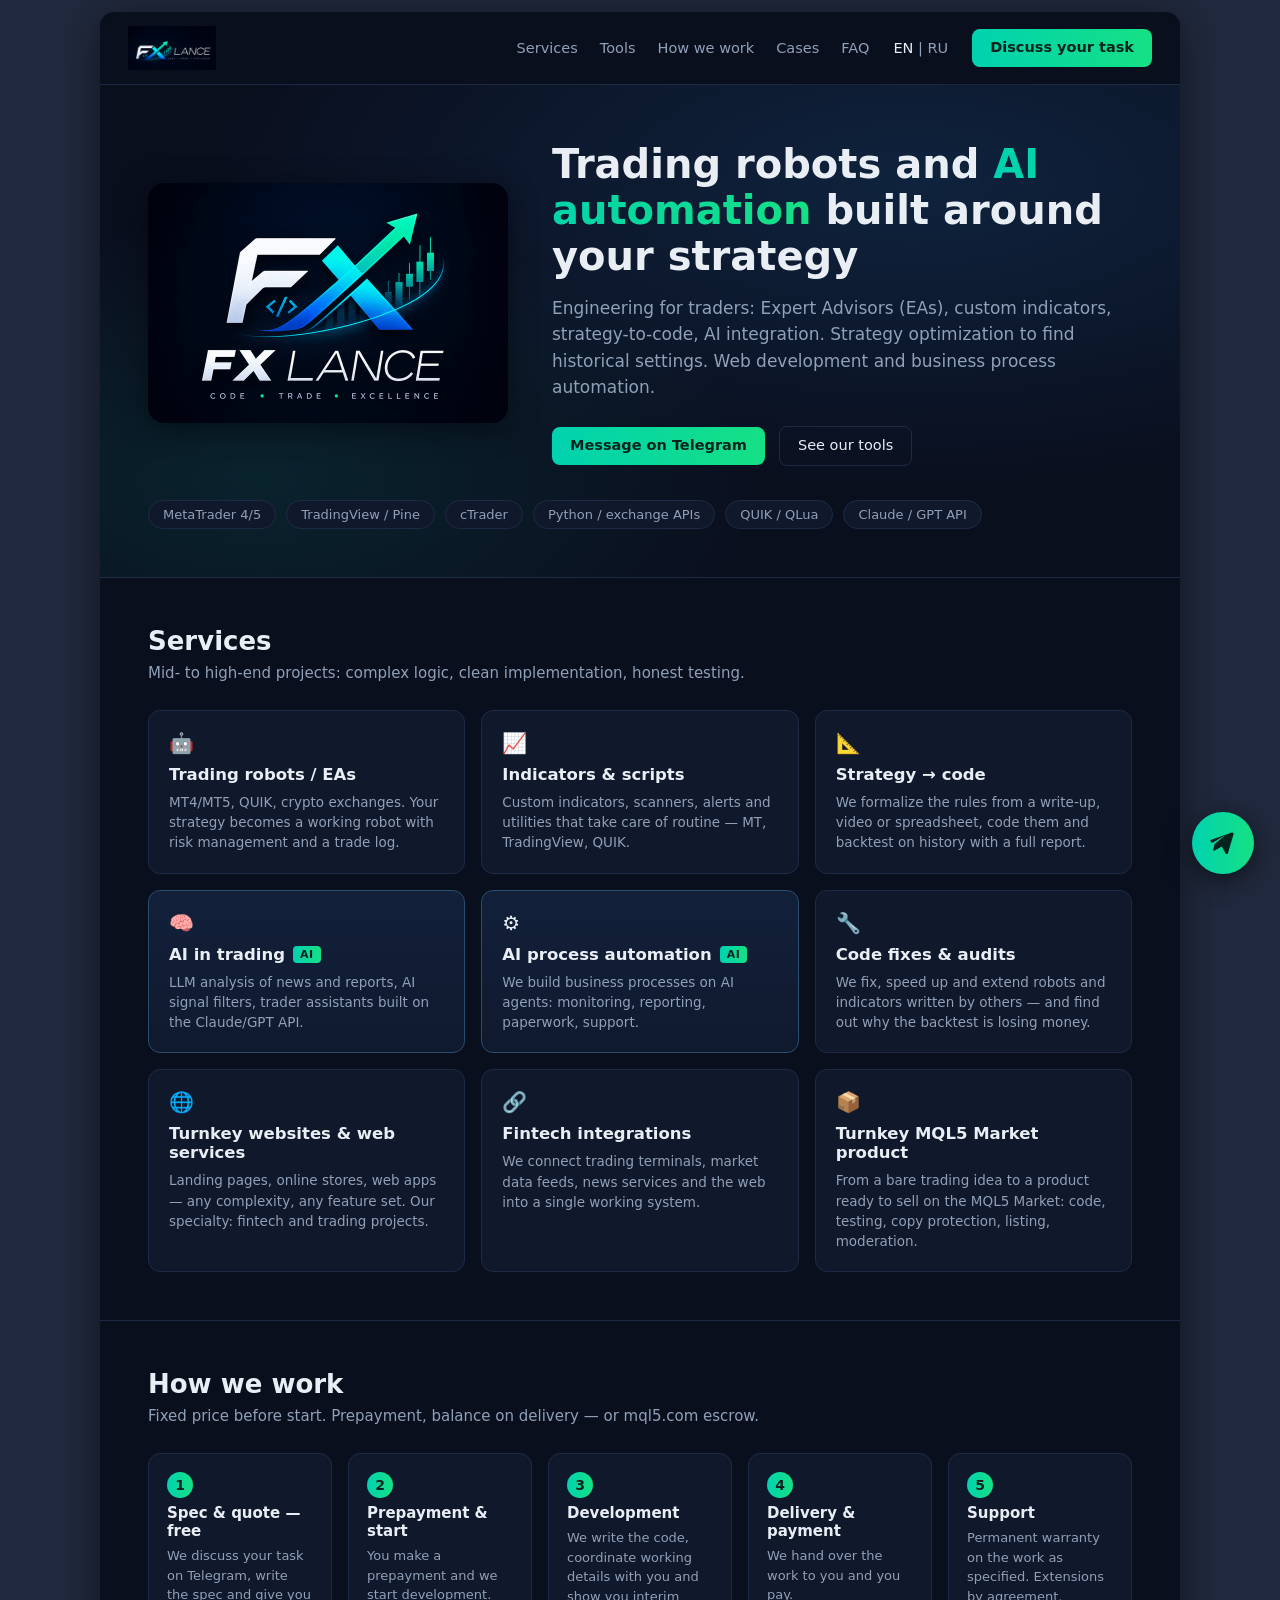
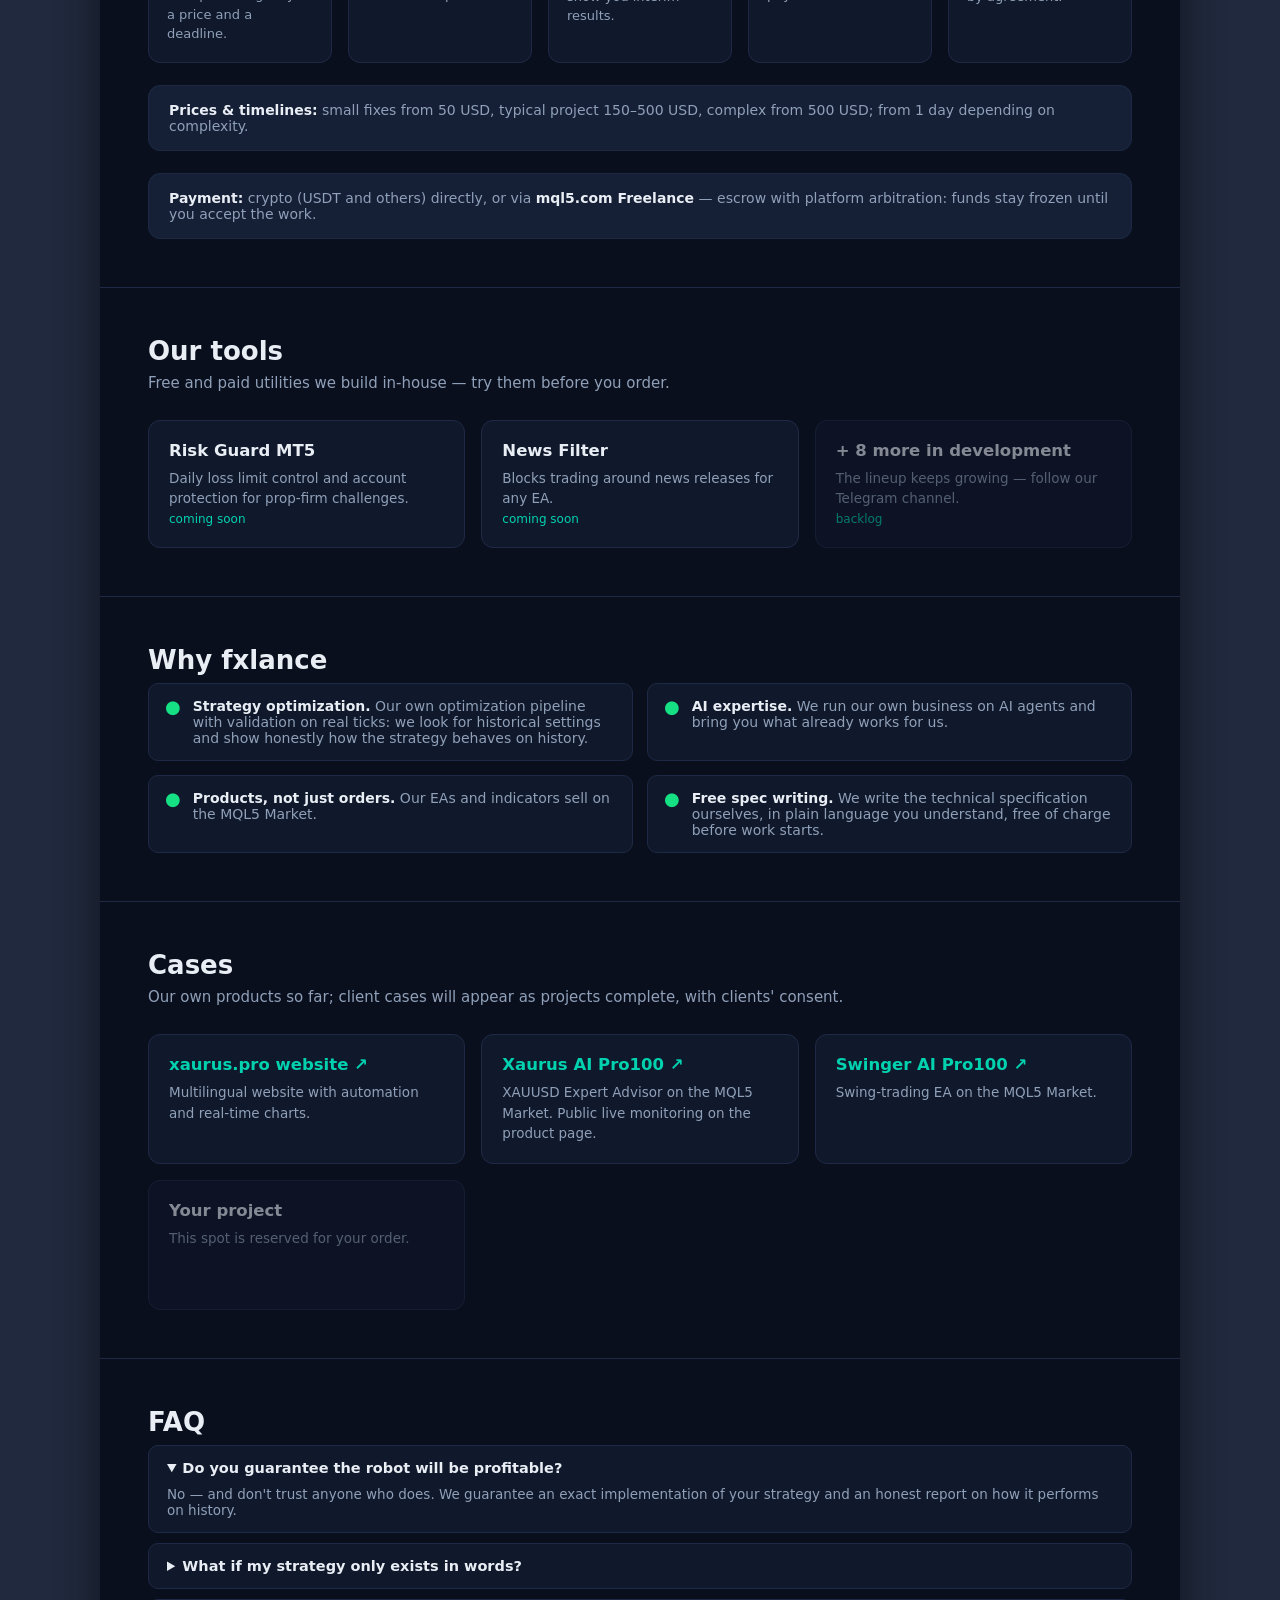
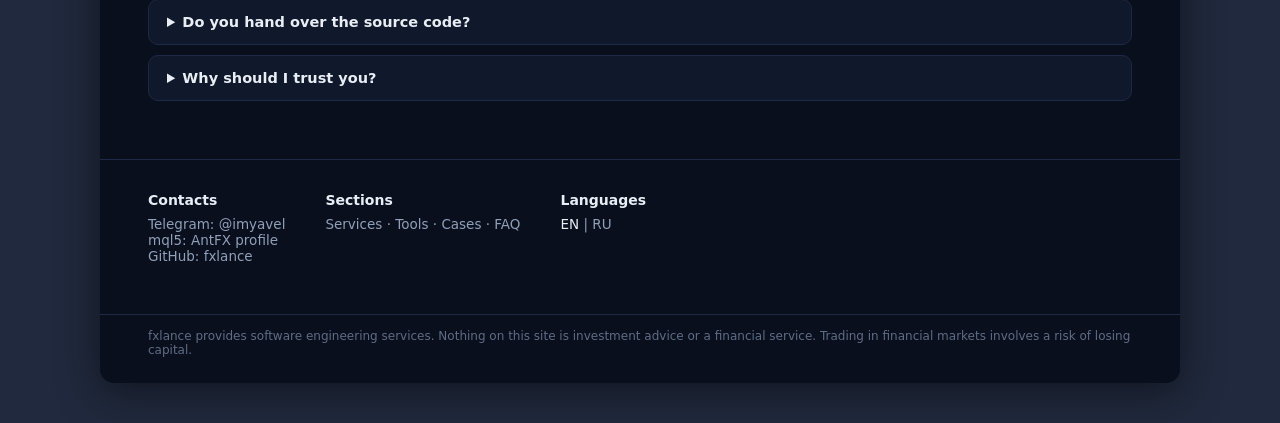
==== index.html @ d1a18b94 "кейсы: описание сайта xaurus.pro — многоязычный сайт с автоматизацией и графиками в реальном времени" ====
<!DOCTYPE html>
<html lang="en">
<head>
<script>(function(){try{var s=localStorage.getItem('fxlang');if(s==='en')return;if(s==='ru'){location.replace('/ru/'+location.hash);return}var l=(navigator.languages||[navigator.language||'']).join(',').toLowerCase();if(/(^|,)ru(-|,|$)/.test(l))location.replace('/ru/'+location.hash)}catch(e){}})();</script>
<meta charset="utf-8">
<meta name="viewport" content="width=device-width, initial-scale=1">
<title>fxlance — Custom Trading Robots, Indicators &amp; AI Automation</title>
<meta name="description" content="Custom trading robots (EAs), indicators and AI automation for your strategy: MetaTrader 4/5, TradingView, cTrader, QUIK, crypto exchanges. No profit promises.">
<link rel="canonical" href="https://fxlance.com/">
<link rel="alternate" hreflang="en" href="https://fxlance.com/">
<link rel="alternate" hreflang="ru" href="https://fxlance.com/ru/">
<link rel="alternate" hreflang="x-default" href="https://fxlance.com/">
<meta name="theme-color" content="#0a0f1e">
<meta name="yandex-verification" content="e7edcbcc1769fe52">
<meta name="google-site-verification" content="TstELIMoeyC4cxOtwBai4NsckQEpiSOEqYOMPXTFzWM">

<meta property="og:type" content="website">
<meta property="og:site_name" content="fxlance">
<meta property="og:url" content="https://fxlance.com/">
<meta property="og:title" content="fxlance — Custom Trading Robots, Indicators &amp; AI Automation">
<meta property="og:description" content="Custom trading robots (EAs), indicators and AI automation for your strategy: MetaTrader 4/5, TradingView, cTrader, QUIK, crypto exchanges. No profit promises.">
<meta property="og:locale" content="en_US">
<meta property="og:locale:alternate" content="ru_RU">
<meta property="og:image" content="https://fxlance.com/assets/og.png">
<meta property="og:image:width" content="1200">
<meta property="og:image:height" content="630">
<meta property="og:image:alt" content="fxlance logo — Code • Trade • Excellence">
<meta name="twitter:card" content="summary_large_image">
<meta name="twitter:title" content="fxlance — Custom Trading Robots, Indicators &amp; AI Automation">
<meta name="twitter:description" content="Custom trading robots (EAs), indicators and AI automation for your strategy: MetaTrader 4/5, TradingView, cTrader, QUIK, crypto exchanges. No profit promises.">
<meta name="twitter:image" content="https://fxlance.com/assets/og.png">

<link rel="icon" href="/favicon.ico" sizes="any">
<link rel="icon" type="image/png" sizes="32x32" href="/assets/favicon-32.png">
<link rel="apple-touch-icon" sizes="180x180" href="/assets/apple-touch-icon.png">
<link rel="stylesheet" href="/css/style.css">
<script type="application/ld+json">
{
 "@context": "https://schema.org",
 "@graph": [
  {
   "@type": "Organization",
   "@id": "https://fxlance.com/#org",
   "name": "fxlance",
   "url": "https://fxlance.com/",
   "logo": "https://fxlance.com/assets/logo_sq.png",
   "sameAs": [
    "https://t.me/imyavel",
    "https://www.mql5.com/en/users/antfx",
    "https://github.com/fxlance"
   ],
   "contactPoint": {
    "@type": "ContactPoint",
    "contactType": "customer support",
    "url": "https://t.me/imyavel",
    "availableLanguage": [
     "en",
     "ru"
    ]
   }
  },
  {
   "@type": "WebSite",
   "@id": "https://fxlance.com/#site",
   "name": "fxlance",
   "url": "https://fxlance.com/",
   "inLanguage": "en",
   "description": "Custom trading robots (EAs), indicators and AI automation for your strategy: MetaTrader 4/5, TradingView, cTrader, QUIK, crypto exchanges. No profit promises.",
   "publisher": {
    "@id": "https://fxlance.com/#org"
   }
  },
  {
   "@type": "FAQPage",
   "mainEntity": [
    {
     "@type": "Question",
     "name": "Do you guarantee the robot will be profitable?",
     "acceptedAnswer": {
      "@type": "Answer",
      "text": "No — and don't trust anyone who does. We guarantee an exact implementation of your strategy and an honest report on how it performs on history."
     }
    },
    {
     "@type": "Question",
     "name": "What if my strategy only exists in words?",
     "acceptedAnswer": {
      "@type": "Answer",
      "text": "Formalization is part of the free quote: we turn your description into clear rules, and you sign off on them before development starts."
     }
    },
    {
     "@type": "Question",
     "name": "Do you hand over the source code?",
     "acceptedAnswer": {
      "@type": "Answer",
      "text": "For work built to your spec — always. For our off-the-shelf products — by agreement (discuss it upfront)."
     }
    },
    {
     "@type": "Question",
     "name": "Why should I trust you?",
     "acceptedAnswer": {
      "@type": "Answer",
      "text": "We have a verified public development track record with client feedback on mql5.com. Orders can go through mql5.com escrow with platform arbitration. Plus public products on the Market and openness on Telegram."
     }
    }
   ]
  }
 ]
}
</script>
</head>
<body>

<div class="site">
  <header>
    <a class="logo" href="#top"><img src="/assets/logo_h.png" alt="fxlance" width="400" height="200"></a>
    <nav>
      <a href="#services">Services</a>
      <a href="#tools">Tools</a>
      <a href="#process">How we work</a>
      <a href="#cases">Cases</a>
      <a href="#faq">FAQ</a>
    </nav>
    <div class="lang"><a class="on" href="/" lang="en" hreflang="en">EN</a> | <a href="/ru/" lang="ru" hreflang="ru">RU</a></div>
    <a class="cta" href="https://t.me/imyavel" target="_blank" rel="noopener">Discuss your task</a>
  </header>

  <main>
  <div class="hero" id="top">
    <div class="hrow">
      <img class="hlogo" src="/assets/logo_sq.png" alt="fxlance" width="720" height="480">
      <div>
        <h1>Trading robots and <em>AI automation</em> built around your strategy</h1>
        <p>Engineering for traders: Expert Advisors (EAs), custom indicators, strategy-to-code, AI integration. Strategy optimization to find historical settings. Web development and business process automation.</p>
        <div class="btns">
          <a class="cta" href="https://t.me/imyavel" target="_blank" rel="noopener">Message on Telegram</a>
          <a class="ghost" href="#tools">See our tools</a>
        </div>
      </div>
    </div>
    <div class="plat"><span>MetaTrader 4/5</span><span>TradingView / Pine</span><span>cTrader</span><span>Python / exchange APIs</span><span>QUIK / QLua</span><span>Claude / GPT API</span></div>
  </div>

  <section id="services">
    <h2>Services</h2>
    <p class="sub">Mid- to high-end projects: complex logic, clean implementation, honest testing.</p>
    <div class="grid">
      <div class="card"><span class="ic">🤖</span><h3>Trading robots / EAs</h3><p>MT4/MT5, QUIK, crypto exchanges. Your strategy becomes a working robot with risk management and a trade log.</p></div>
      <div class="card"><span class="ic">📈</span><h3>Indicators &amp; scripts</h3><p>Custom indicators, scanners, alerts and utilities that take care of routine — MT, TradingView, QUIK.</p></div>
      <div class="card"><span class="ic">📐</span><h3>Strategy → code</h3><p>We formalize the rules from a write-up, video or spreadsheet, code them and backtest on history with a full report.</p></div>
      <div class="card ai"><span class="ic">🧠</span><h3>AI in trading<span class="tag">AI</span></h3><p>LLM analysis of news and reports, AI signal filters, trader assistants built on the Claude/GPT API.</p></div>
      <div class="card ai"><span class="ic">⚙️</span><h3>AI process automation<span class="tag">AI</span></h3><p>We build business processes on AI agents: monitoring, reporting, paperwork, support.</p></div>
      <div class="card"><span class="ic">🔧</span><h3>Code fixes &amp; audits</h3><p>We fix, speed up and extend robots and indicators written by others — and find out why the backtest is losing money.</p></div>
      <div class="card"><span class="ic">🌐</span><h3>Turnkey websites &amp; web services</h3><p>Landing pages, online stores, web apps — any complexity, any feature set. Our specialty: fintech and trading projects.</p></div>
      <div class="card"><span class="ic">🔗</span><h3>Fintech integrations</h3><p>We connect trading terminals, market data feeds, news services and the web into a single working system.</p></div>
      <div class="card"><span class="ic">📦</span><h3>Turnkey MQL5 Market product</h3><p>From a bare trading idea to a product ready to sell on the MQL5 Market: code, testing, copy protection, listing, moderation.</p></div>
    </div>
  </section>

  <section id="process">
    <h2>How we work</h2>
    <p class="sub">Fixed price before start. Prepayment, balance on delivery — or mql5.com escrow.</p>
    <div class="steps">
      <div class="step"><span class="n">1</span><b>Spec &amp; quote — free</b><small>We discuss your task on Telegram, write the spec and give you a price and a deadline.</small></div>
      <div class="step"><span class="n">2</span><b>Prepayment &amp; start</b><small>You make a prepayment and we start development.</small></div>
      <div class="step"><span class="n">3</span><b>Development</b><small>We write the code, coordinate working details with you and show you interim results.</small></div>
      <div class="step"><span class="n">4</span><b>Delivery &amp; payment</b><small>We hand over the work to you and you pay.</small></div>
      <div class="step"><span class="n">5</span><b>Support</b><small>Permanent warranty on the work as specified. Extensions by agreement.</small></div>
    </div>
    <div class="pay"><b>Prices &amp; timelines:</b> small fixes from 50 USD, typical project 150–500 USD, complex from 500 USD; from 1 day depending on complexity.</div>
    <div class="pay"><b>Payment:</b> crypto (USDT and others) directly, or via <b>mql5.com Freelance</b> — escrow with platform arbitration: funds stay frozen until you accept the work.</div>
  </section>

  <section class="tools" id="tools">
    <h2>Our tools</h2>
    <p class="sub">Free and paid utilities we build in-house — try them before you order.</p>
    <div class="grid">
      <div class="card"><h3>Risk Guard MT5</h3><p>Daily loss limit control and account protection for prop-firm challenges.</p><small>coming soon</small></div>
      <div class="card"><h3>News Filter</h3><p>Blocks trading around news releases for any EA.</p><small>coming soon</small></div>
      <div class="card soon"><h3>+ 8 more in development</h3><p>The lineup keeps growing — follow our Telegram channel.</p><small>backlog</small></div>
    </div>
  </section>

  <section id="why">
    <h2>Why fxlance</h2>
    <div class="why">
      <div><span class="dot">●</span><span><b>Strategy optimization.</b> Our own optimization pipeline with validation on real ticks: we look for historical settings and show honestly how the strategy behaves on history.</span></div>
      <div><span class="dot">●</span><span><b>AI expertise.</b> We run our own business on AI agents and bring you what already works for us.</span></div>
      <div><span class="dot">●</span><span><b>Products, not just orders.</b> Our EAs and indicators sell on the MQL5 Market.</span></div>
      <div><span class="dot">●</span><span><b>Free spec writing.</b> We write the technical specification ourselves, in plain language you understand, free of charge before work starts.</span></div>
    </div>
  </section>

  <section id="cases">
    <h2>Cases</h2>
    <p class="sub">Our own products so far; client cases will appear as projects complete, with clients' consent.</p>
    <div class="grid">
      <div class="card"><h3><a href="https://xaurus.pro/" target="_blank" rel="noopener">xaurus.pro website ↗</a></h3><p>Multilingual website with automation and real-time charts.</p></div>
      <div class="card"><h3><a href="https://www.mql5.com/en/market/product/187610" target="_blank" rel="noopener">Xaurus AI Pro100 ↗</a></h3><p>XAUUSD Expert Advisor on the MQL5 Market. Public live monitoring on the product page.</p></div>
      <div class="card"><h3><a href="https://www.mql5.com/en/market/product/187748" target="_blank" rel="noopener">Swinger AI Pro100 ↗</a></h3><p>Swing-trading EA on the MQL5 Market.</p></div>
      <div class="card soon"><h3>Your project</h3><p>This spot is reserved for your order.</p></div>
    </div>
  </section>

  <section class="faq" id="faq">
    <h2>FAQ</h2>
    <details open><summary>Do you guarantee the robot will be profitable?</summary><p>No — and don't trust anyone who does. We guarantee an exact implementation of your strategy and an honest report on how it performs on history.</p></details>
    <details><summary>What if my strategy only exists in words?</summary><p>Formalization is part of the free quote: we turn your description into clear rules, and you sign off on them before development starts.</p></details>
    <details><summary>Do you hand over the source code?</summary><p>For work built to your spec — always. For our off-the-shelf products — by agreement (discuss it upfront).</p></details>
    <details><summary>Why should I trust you?</summary><p>We have a verified public development track record with client feedback <a href="https://www.mql5.com/en/users/antfx/feedbacks" target="_blank" rel="noopener">on mql5.com</a>. Orders can go through mql5.com escrow with platform arbitration. Plus public products on the Market and openness on <a href="https://t.me/imyavel" target="_blank" rel="noopener">Telegram</a>.</p></details>
  </section>
  </main>

  <footer>
    <div><b>Contacts</b>Telegram: <a href="https://t.me/imyavel" target="_blank" rel="noopener">@imyavel</a><br>mql5: <a href="https://www.mql5.com/en/users/antfx" target="_blank" rel="noopener">AntFX profile</a><br>GitHub: <a href="https://github.com/fxlance" target="_blank" rel="noopener">fxlance</a></div>
    <div><b>Sections</b><a href="#services">Services</a> · <a href="#tools">Tools</a> · <a href="#cases">Cases</a> · <a href="#faq">FAQ</a></div>
    <div><b>Languages</b><span class="lang"><a class="on" href="/" lang="en" hreflang="en">EN</a> | <a href="/ru/" lang="ru" hreflang="ru">RU</a></span></div>
  </footer>
  <div class="disc">fxlance provides software engineering services. Nothing on this site is investment advice or a financial service. Trading in financial markets involves a risk of losing capital.</div>
</div>

<div class="chatpop" id="chatpop" hidden>
  <span class="x" id="chatx">✕</span>
  <b>Discuss your task</b>
  <p>Tell us what you'd like to automate — we'll reply on Telegram within a day. Spec and quote are free.</p>
  <a class="cta" href="https://t.me/imyavel" target="_blank" rel="noopener">Open Telegram — @imyavel</a>
</div>
<button type="button" class="chatfab" id="chatfab" aria-label="Message on Telegram">
  <svg viewBox="0 0 24 24" xmlns="http://www.w3.org/2000/svg"><path d="M2.7 11.2c-1-.4-.9-1.6.1-1.9L20.4 3c.9-.3 1.8.5 1.5 1.4l-4.8 16.3c-.3 1-1.6 1.1-2.1.2l-3.2-5.8-5.9 3.4c-.7.4-1.6-.2-1.4-1l1.1-4.6 9.6-7.7-11.2 6.5-2.3-.5z"/></svg>
</button>
<script>
  var f=document.getElementById('chatfab'),p=document.getElementById('chatpop');
  f.addEventListener('click',function(){p.hidden=!p.hidden});
  document.getElementById('chatx').addEventListener('click',function(){p.hidden=true});
  Array.prototype.forEach.call(document.querySelectorAll('.lang a'),function(a){a.addEventListener('click',function(){try{localStorage.setItem('fxlang',a.hreflang)}catch(e){}a.href=a.getAttribute('href').split('#')[0]+location.hash})});
</script>

<!-- Yandex.Metrika counter -->
<script>
    (function(m,e,t,r,i,k,a){
        m[i]=m[i]||function(){(m[i].a=m[i].a||[]).push(arguments)};
        m[i].l=1*new Date();
        for (var j = 0; j < document.scripts.length; j++) {if (document.scripts[j].src === r) { return; }}
        k=e.createElement(t),a=e.getElementsByTagName(t)[0],k.async=1,k.src=r,a.parentNode.insertBefore(k,a)
    })(window, document, 'script', 'https://mc.yandex.ru/metrika/tag.js', 'ym');

    ym(112996992, 'init', {clickmap:true, trackLinks:true, accurateTrackBounce:true, webvisor:true});
</script>
<noscript><div><img class="ympx" src="https://mc.yandex.ru/watch/112996992" alt="" width="1" height="1"></div></noscript>
<!-- /Yandex.Metrika counter -->

</body>
</html>
---- css/style.css ----
:root{
  --bg:#0a0f1e; --panel:#10182b; --panel2:#151f36; --line:#1e2a45;
  --txt:#e9eef5; --mut:#8fa0b8; --cyan:#00d2b0; --green:#16e084; --blue:#2e9bff;
  --grad:linear-gradient(90deg,#00d2b0,#16e084);
}
*{box-sizing:border-box}
html{scroll-behavior:smooth}
body{margin:0;background:#20293d;font-family:'Segoe UI',system-ui,sans-serif;overflow-x:hidden}
img{max-width:100%}

.site{max-width:1080px;margin:12px auto 40px;background:var(--bg);color:var(--txt);border-radius:14px;overflow:hidden;box-shadow:0 8px 40px rgba(0,0,0,.5)}

header{display:flex;align-items:center;gap:24px;padding:14px 28px;border-bottom:1px solid var(--line)}
header img{height:44px;width:auto;display:block}
header .logo{display:block;line-height:0}
nav{display:flex;gap:22px;margin-left:auto;font-size:14.5px;color:var(--mut)}
nav a{color:var(--mut);text-decoration:none}
nav a:hover{color:var(--txt)}
.lang{white-space:nowrap}
.lang a{color:var(--mut);text-decoration:none}
.lang a.on{color:var(--txt)}
header .lang{font-size:14.5px;color:var(--mut)}
header .lang a:hover{color:var(--txt)}
.cta{display:inline-block;background:var(--grad);color:#04231c;font-weight:700;border:none;border-radius:8px;padding:10px 18px;font-size:14.5px;line-height:1.2;cursor:pointer;white-space:nowrap;text-decoration:none;font-family:inherit}
.cta:hover{filter:brightness(1.06)}

.hero{padding:56px 48px 48px;background:
  radial-gradient(700px 300px at 75% 20%,rgba(46,155,255,.14),transparent),
  radial-gradient(500px 260px at 15% 80%,rgba(0,210,176,.10),transparent);
  scroll-margin-top:0}
.hrow{display:flex;gap:44px;align-items:center}
.hlogo{width:360px;max-width:38%;height:auto;border-radius:16px;box-shadow:0 6px 30px rgba(0,0,0,.45)}
.hero h1{font-size:40px;line-height:1.15;margin:0 0 16px;max-width:640px}
.hero h1 em{font-style:normal;background:var(--grad);-webkit-background-clip:text;background-clip:text;color:transparent}
.hero p{color:var(--mut);font-size:17px;max-width:560px;margin:0 0 26px;line-height:1.55}
.hero .btns{display:flex;gap:14px;align-items:center}
.ghost{display:inline-block;background:none;border:1px solid var(--line);color:var(--txt);border-radius:8px;padding:10px 18px;font-size:14.5px;line-height:1.2;cursor:pointer;text-decoration:none;font-family:inherit}
.ghost:hover{border-color:var(--cyan);color:var(--cyan)}
.plat{display:flex;gap:10px;margin-top:34px;flex-wrap:wrap}
.plat span{border:1px solid var(--line);background:var(--panel);color:var(--mut);border-radius:999px;padding:6px 14px;font-size:13px}

section{padding:48px;border-top:1px solid var(--line);scroll-margin-top:8px}
h2{font-size:26px;margin:0 0 8px}
.sub{color:var(--mut);font-size:15px;margin:0 0 28px}
.grid{display:grid;grid-template-columns:repeat(3,1fr);gap:16px}
.card{background:var(--panel);border:1px solid var(--line);border-radius:12px;padding:20px}
.card h3{font-size:16.5px;margin:0 0 8px}
.card p{color:var(--mut);font-size:13.5px;margin:0;line-height:1.5}
.card .ic{font-size:20px;margin-bottom:10px;display:block}
.card h3 a{color:var(--cyan);text-decoration:none}
.card.ai{border-color:#2a4d6e;background:linear-gradient(180deg,#12203a,#101a2e)}
.tag{display:inline-block;font-size:11px;font-weight:700;letter-spacing:.5px;color:#04231c;background:var(--grad);border-radius:4px;padding:2px 7px;margin-left:8px;vertical-align:2px}

.steps{display:grid;grid-template-columns:repeat(5,1fr);gap:16px}
.step{background:var(--panel);border:1px solid var(--line);border-radius:12px;padding:18px}
.step b{display:block;font-size:15px;margin:6px 0 6px}
.step small{color:var(--mut);font-size:13px;line-height:1.5;display:block}
.n{width:26px;height:26px;border-radius:50%;background:var(--grad);color:#04231c;font-weight:800;font-size:14px;display:flex;align-items:center;justify-content:center}
.pay{margin-top:22px;background:var(--panel2);border:1px solid var(--line);border-radius:12px;padding:16px 20px;font-size:14px;color:var(--mut)}
.pay b{color:var(--txt)}

.tools .card small{color:var(--cyan);font-size:12px}
.soon{opacity:.55}

.why{display:grid;grid-template-columns:repeat(2,1fr);gap:14px}
.why div{display:flex;gap:12px;align-items:flex-start;background:var(--panel);border:1px solid var(--line);border-radius:10px;padding:14px 16px;font-size:14px;color:var(--mut)}
.why b{color:var(--txt)}
.why .dot{color:var(--green);font-size:18px;line-height:1}

.faq details{border:1px solid var(--line);border-radius:10px;background:var(--panel);margin-bottom:10px;padding:14px 18px;font-size:14.5px}
.faq summary{cursor:pointer;font-weight:600}
.faq p{color:var(--mut);font-size:13.5px;margin:10px 0 0}
.faq a{color:var(--cyan)}

footer{padding:32px 48px;border-top:1px solid var(--line);display:flex;gap:40px;flex-wrap:wrap;color:var(--mut);font-size:13.5px}
footer b{color:var(--txt);display:block;margin-bottom:8px;font-size:14px}
footer a{color:var(--mut);text-decoration:none;border-bottom:1px solid transparent}
footer a:hover{color:var(--cyan);border-bottom-color:var(--cyan)}
.disc{margin-top:18px;font-size:12px;color:#5f6d84;border-top:1px solid var(--line);padding:14px 48px 26px}

.chatfab{position:fixed;right:26px;bottom:26px;width:62px;height:62px;border-radius:50%;background:var(--grad);display:flex;align-items:center;justify-content:center;cursor:pointer;border:none;box-shadow:0 6px 24px rgba(0,0,0,.55);z-index:60}
.chatfab:hover{transform:scale(1.06)}
.chatfab svg{width:28px;height:28px;fill:#04231c;margin-left:-3px}
.chatpop{position:fixed;right:26px;bottom:102px;width:290px;background:var(--panel2);border:1px solid var(--line);border-radius:14px;padding:20px;z-index:60;box-shadow:0 10px 40px rgba(0,0,0,.6);color:var(--txt)}
.chatpop b{font-size:15.5px}
.chatpop p{color:var(--mut);font-size:13.5px;margin:8px 0 14px;line-height:1.5}
.chatpop a.cta{display:block;text-align:center;text-decoration:none}
.chatpop .x{position:absolute;top:10px;right:14px;color:var(--mut);cursor:pointer;font-size:16px}

.ympx{position:absolute;left:-9999px}

@media (min-width:761px){
  #cases .grid{grid-auto-rows:1fr}
}
@media (max-width:1120px){
  .site{margin:12px 12px 40px}
}
@media (max-width:980px){
  .grid{grid-template-columns:repeat(2,1fr)}
  .steps{grid-template-columns:repeat(2,1fr)}
  .hero{padding:44px 32px 36px}
  section{padding:36px 32px}
  footer{padding:28px 32px}
  .disc{padding:14px 32px 24px}
  .hero h1{font-size:34px}
}
@media (max-width:860px){
  nav{display:none}
  header .lang{margin-left:auto}
  header .lang+.cta{margin-left:0}
}
@media (max-width:760px){
  .site{margin:0;border-radius:0}
  header{padding:12px 16px;gap:12px}
  header img{height:34px}
  nav{display:none}
  header .lang{margin-left:auto;font-size:14px}
  header .lang+.cta{margin-left:0}
  .cta{margin-left:auto;padding:9px 14px;font-size:14px}
  .hero{padding:28px 16px 30px}
  .hrow{flex-direction:column;align-items:flex-start;gap:22px}
  .hlogo{width:240px;max-width:72%}
  .hero h1{font-size:27px}
  .hero p{font-size:15.5px}
  .hero .btns{flex-wrap:wrap}
  .hero .btns .cta{margin-left:0}
  .plat{margin-top:26px}
  section{padding:30px 16px}
  h2{font-size:22px}
  .grid,.steps,.why{grid-template-columns:1fr}
  footer{padding:24px 16px;gap:22px}
  .disc{padding:14px 16px 88px}
  .chatfab{right:16px;bottom:16px;width:54px;height:54px}
  .chatfab svg{width:25px;height:25px}
  .chatpop{right:16px;bottom:82px;width:min(290px,calc(100vw - 32px))}
}
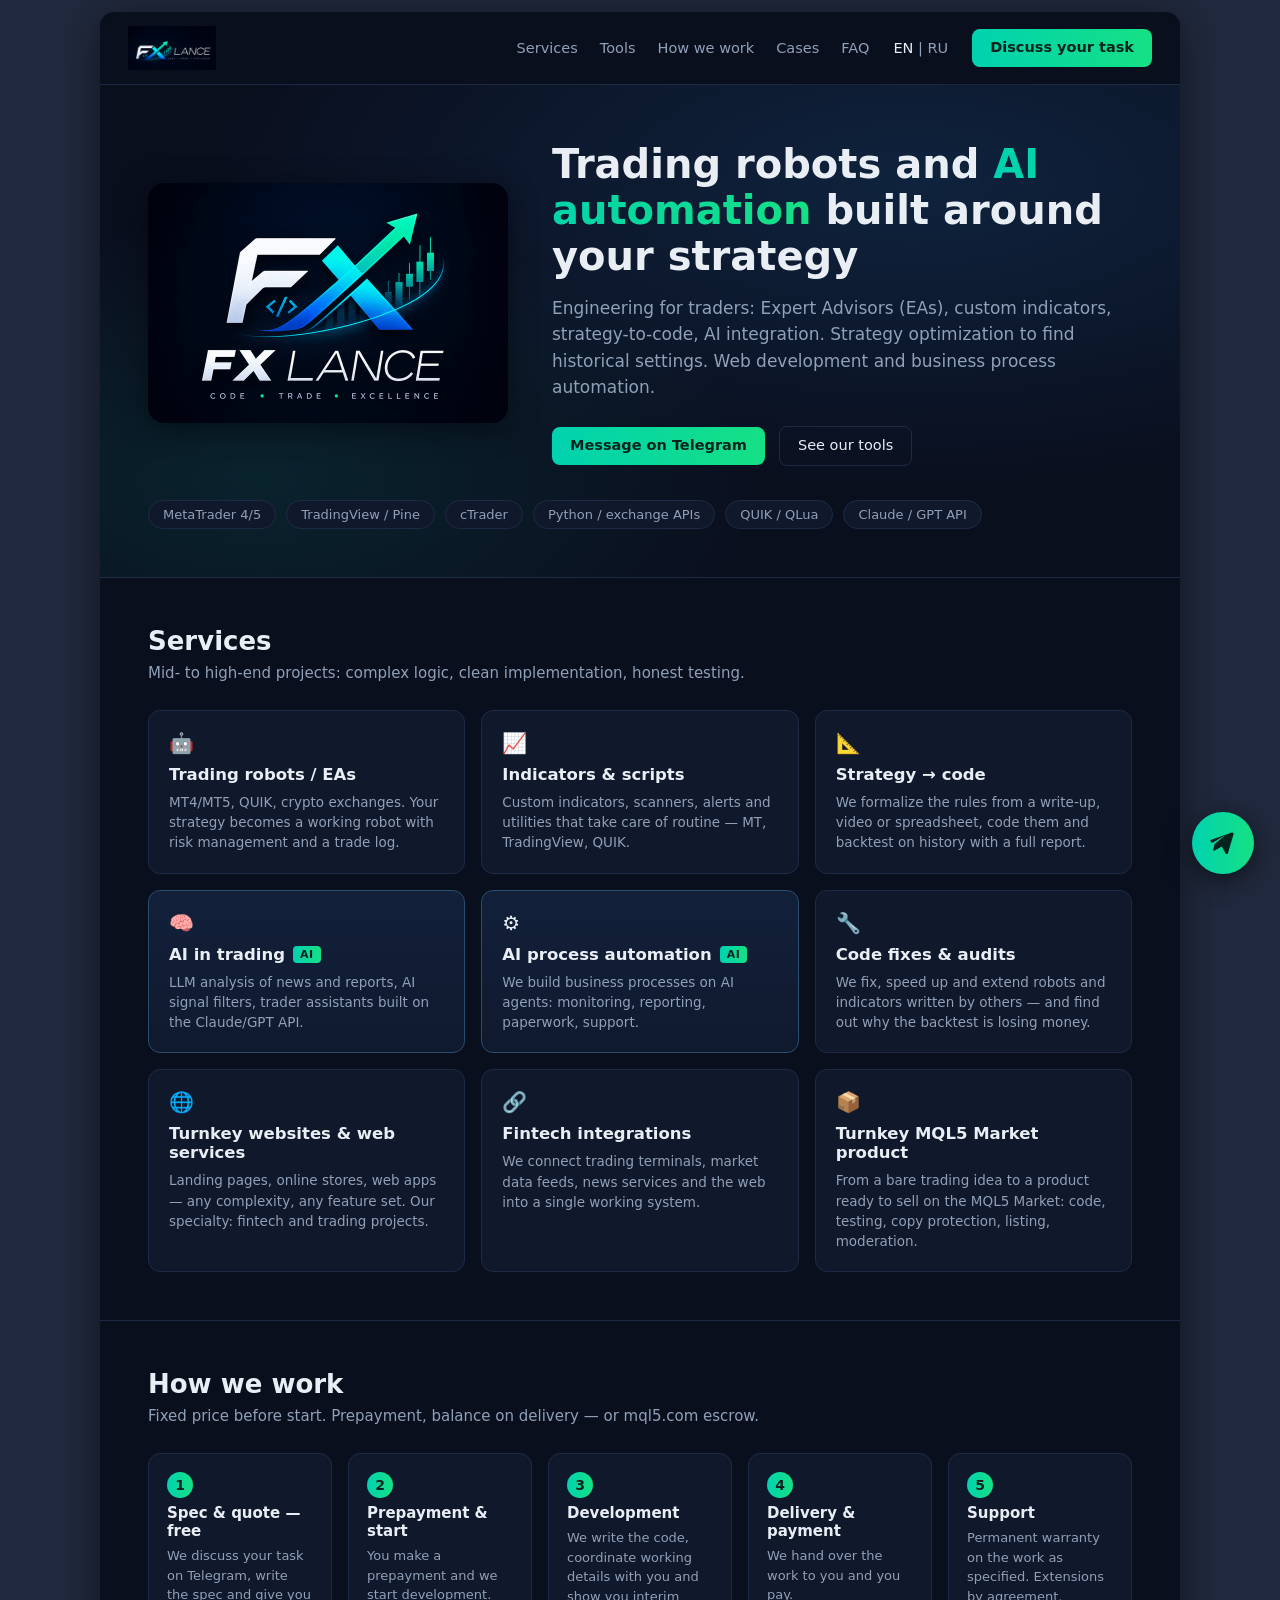
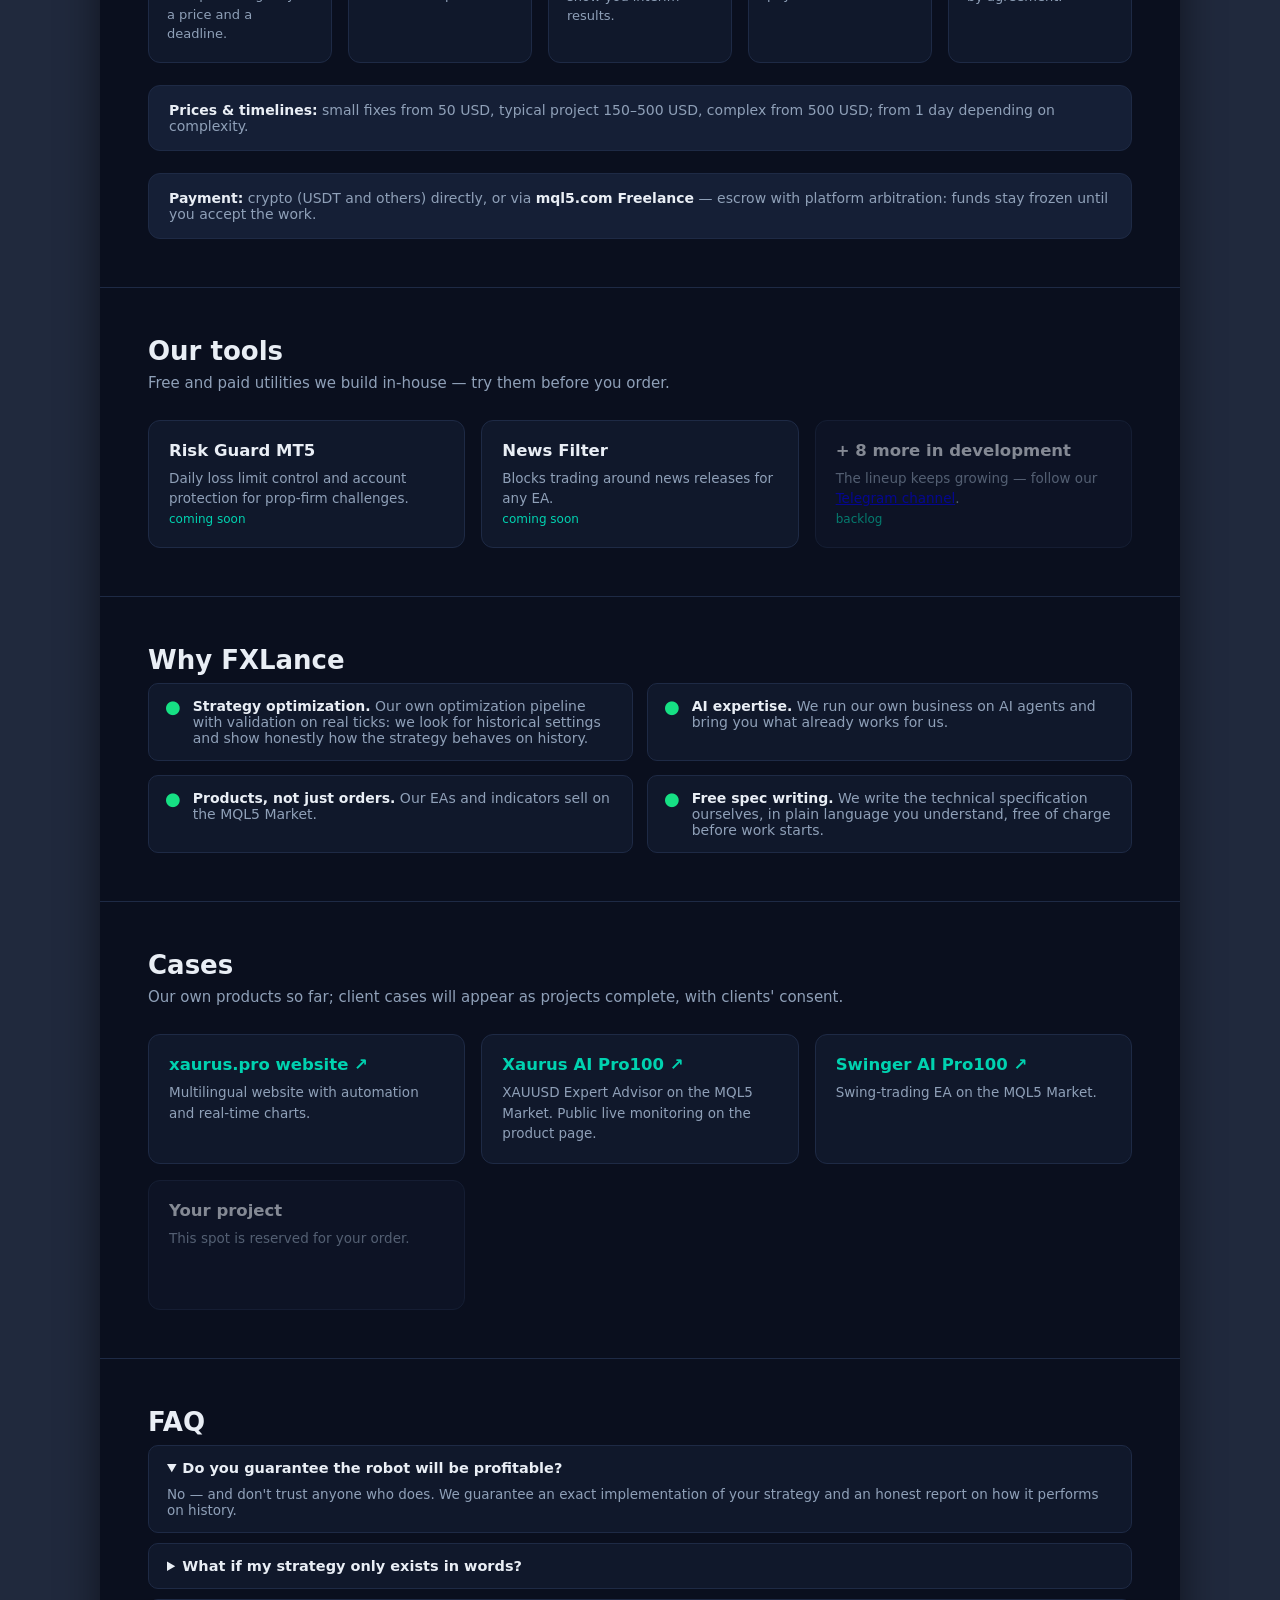
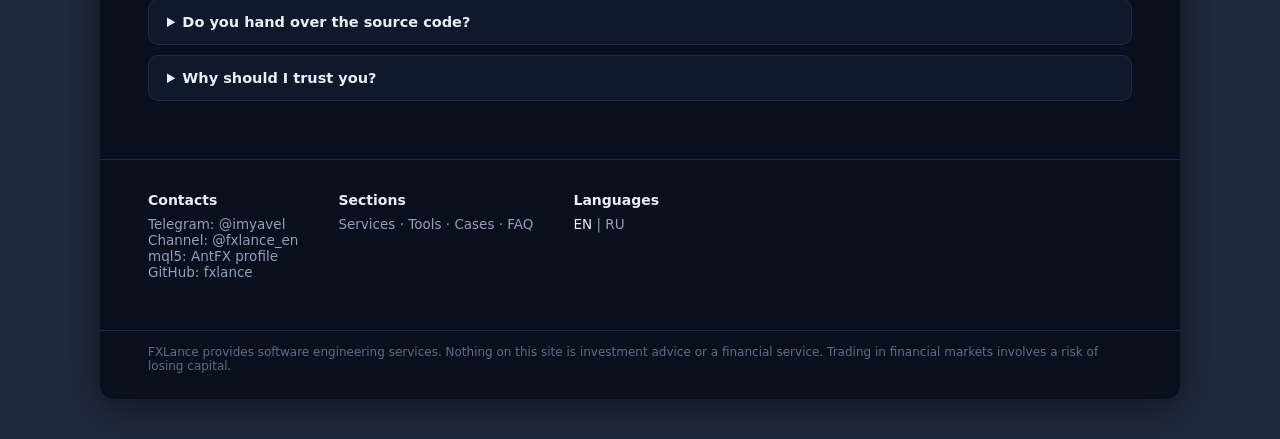
==== commit 20ee5527: "Telegram-каналы @fxlance_ru / @fxlance_en: ссылка в карточке «+8 в разработке», строка «Канал»/«Chan" ====
--- a/index.html
+++ b/index.html
@@ -4,7 +4,7 @@
 <script>(function(){try{var s=localStorage.getItem('fxlang');if(s==='en')return;if(s==='ru'){location.replace('/ru/'+location.hash);return}var l=(navigator.languages||[navigator.language||'']).join(',').toLowerCase();if(/(^|,)ru(-|,|$)/.test(l))location.replace('/ru/'+location.hash)}catch(e){}})();</script>
 <meta charset="utf-8">
 <meta name="viewport" content="width=device-width, initial-scale=1">
-<title>fxlance — Custom Trading Robots, Indicators &amp; AI Automation</title>
+<title>FXLance — Custom Trading Robots, Indicators &amp; AI Automation</title>
 <meta name="description" content="Custom trading robots (EAs), indicators and AI automation for your strategy: MetaTrader 4/5, TradingView, cTrader, QUIK, crypto exchanges. No profit promises.">
 <link rel="canonical" href="https://fxlance.com/">
 <link rel="alternate" hreflang="en" href="https://fxlance.com/">
@@ -15,18 +15,18 @@
 <meta name="google-site-verification" content="TstELIMoeyC4cxOtwBai4NsckQEpiSOEqYOMPXTFzWM">
 
 <meta property="og:type" content="website">
-<meta property="og:site_name" content="fxlance">
+<meta property="og:site_name" content="FXLance">
 <meta property="og:url" content="https://fxlance.com/">
-<meta property="og:title" content="fxlance — Custom Trading Robots, Indicators &amp; AI Automation">
+<meta property="og:title" content="FXLance — Custom Trading Robots, Indicators &amp; AI Automation">
 <meta property="og:description" content="Custom trading robots (EAs), indicators and AI automation for your strategy: MetaTrader 4/5, TradingView, cTrader, QUIK, crypto exchanges. No profit promises.">
 <meta property="og:locale" content="en_US">
 <meta property="og:locale:alternate" content="ru_RU">
 <meta property="og:image" content="https://fxlance.com/assets/og.png">
 <meta property="og:image:width" content="1200">
 <meta property="og:image:height" content="630">
-<meta property="og:image:alt" content="fxlance logo — Code • Trade • Excellence">
+<meta property="og:image:alt" content="FXLance logo — Code • Trade • Excellence">
 <meta name="twitter:card" content="summary_large_image">
-<meta name="twitter:title" content="fxlance — Custom Trading Robots, Indicators &amp; AI Automation">
+<meta name="twitter:title" content="FXLance — Custom Trading Robots, Indicators &amp; AI Automation">
 <meta name="twitter:description" content="Custom trading robots (EAs), indicators and AI automation for your strategy: MetaTrader 4/5, TradingView, cTrader, QUIK, crypto exchanges. No profit promises.">
 <meta name="twitter:image" content="https://fxlance.com/assets/og.png">
 
@@ -41,11 +41,13 @@
   {
    "@type": "Organization",
    "@id": "https://fxlance.com/#org",
-   "name": "fxlance",
+   "name": "FXLance",
    "url": "https://fxlance.com/",
    "logo": "https://fxlance.com/assets/logo_sq.png",
    "sameAs": [
     "https://t.me/imyavel",
+    "https://t.me/fxlance_ru",
+    "https://t.me/fxlance_en",
     "https://www.mql5.com/en/users/antfx",
     "https://github.com/fxlance"
    ],
@@ -62,7 +64,7 @@
   {
    "@type": "WebSite",
    "@id": "https://fxlance.com/#site",
-   "name": "fxlance",
+   "name": "FXLance",
    "url": "https://fxlance.com/",
    "inLanguage": "en",
    "description": "Custom trading robots (EAs), indicators and AI automation for your strategy: MetaTrader 4/5, TradingView, cTrader, QUIK, crypto exchanges. No profit promises.",
@@ -115,7 +117,7 @@
 
 <div class="site">
   <header>
-    <a class="logo" href="#top"><img src="/assets/logo_h.png" alt="fxlance" width="400" height="200"></a>
+    <a class="logo" href="#top"><img src="/assets/logo_h.png" alt="FXLance" width="400" height="200"></a>
     <nav>
       <a href="#services">Services</a>
       <a href="#tools">Tools</a>
@@ -130,7 +132,7 @@
   <main>
   <div class="hero" id="top">
     <div class="hrow">
-      <img class="hlogo" src="/assets/logo_sq.png" alt="fxlance" width="720" height="480">
+      <img class="hlogo" src="/assets/logo_sq.png" alt="FXLance" width="720" height="480">
       <div>
         <h1>Trading robots and <em>AI automation</em> built around your strategy</h1>
         <p>Engineering for traders: Expert Advisors (EAs), custom indicators, strategy-to-code, AI integration. Strategy optimization to find historical settings. Web development and business process automation.</p>
@@ -179,12 +181,12 @@
     <div class="grid">
       <div class="card"><h3>Risk Guard MT5</h3><p>Daily loss limit control and account protection for prop-firm challenges.</p><small>coming soon</small></div>
       <div class="card"><h3>News Filter</h3><p>Blocks trading around news releases for any EA.</p><small>coming soon</small></div>
-      <div class="card soon"><h3>+ 8 more in development</h3><p>The lineup keeps growing — follow our Telegram channel.</p><small>backlog</small></div>
+      <div class="card soon"><h3>+ 8 more in development</h3><p>The lineup keeps growing — follow our <a href="https://t.me/fxlance_en" target="_blank" rel="noopener">Telegram channel</a>.</p><small>backlog</small></div>
     </div>
   </section>
 
   <section id="why">
-    <h2>Why fxlance</h2>
+    <h2>Why FXLance</h2>
     <div class="why">
       <div><span class="dot">●</span><span><b>Strategy optimization.</b> Our own optimization pipeline with validation on real ticks: we look for historical settings and show honestly how the strategy behaves on history.</span></div>
       <div><span class="dot">●</span><span><b>AI expertise.</b> We run our own business on AI agents and bring you what already works for us.</span></div>
@@ -214,11 +216,11 @@
   </main>
 
   <footer>
-    <div><b>Contacts</b>Telegram: <a href="https://t.me/imyavel" target="_blank" rel="noopener">@imyavel</a><br>mql5: <a href="https://www.mql5.com/en/users/antfx" target="_blank" rel="noopener">AntFX profile</a><br>GitHub: <a href="https://github.com/fxlance" target="_blank" rel="noopener">fxlance</a></div>
+    <div><b>Contacts</b>Telegram: <a href="https://t.me/imyavel" target="_blank" rel="noopener">@imyavel</a><br>Channel: <a href="https://t.me/fxlance_en" target="_blank" rel="noopener">@fxlance_en</a><br>mql5: <a href="https://www.mql5.com/en/users/antfx" target="_blank" rel="noopener">AntFX profile</a><br>GitHub: <a href="https://github.com/fxlance" target="_blank" rel="noopener">fxlance</a></div>
     <div><b>Sections</b><a href="#services">Services</a> · <a href="#tools">Tools</a> · <a href="#cases">Cases</a> · <a href="#faq">FAQ</a></div>
     <div><b>Languages</b><span class="lang"><a class="on" href="/" lang="en" hreflang="en">EN</a> | <a href="/ru/" lang="ru" hreflang="ru">RU</a></span></div>
   </footer>
-  <div class="disc">fxlance provides software engineering services. Nothing on this site is investment advice or a financial service. Trading in financial markets involves a risk of losing capital.</div>
+  <div class="disc">FXLance provides software engineering services. Nothing on this site is investment advice or a financial service. Trading in financial markets involves a risk of losing capital.</div>
 </div>
 
 <div class="chatpop" id="chatpop" hidden>
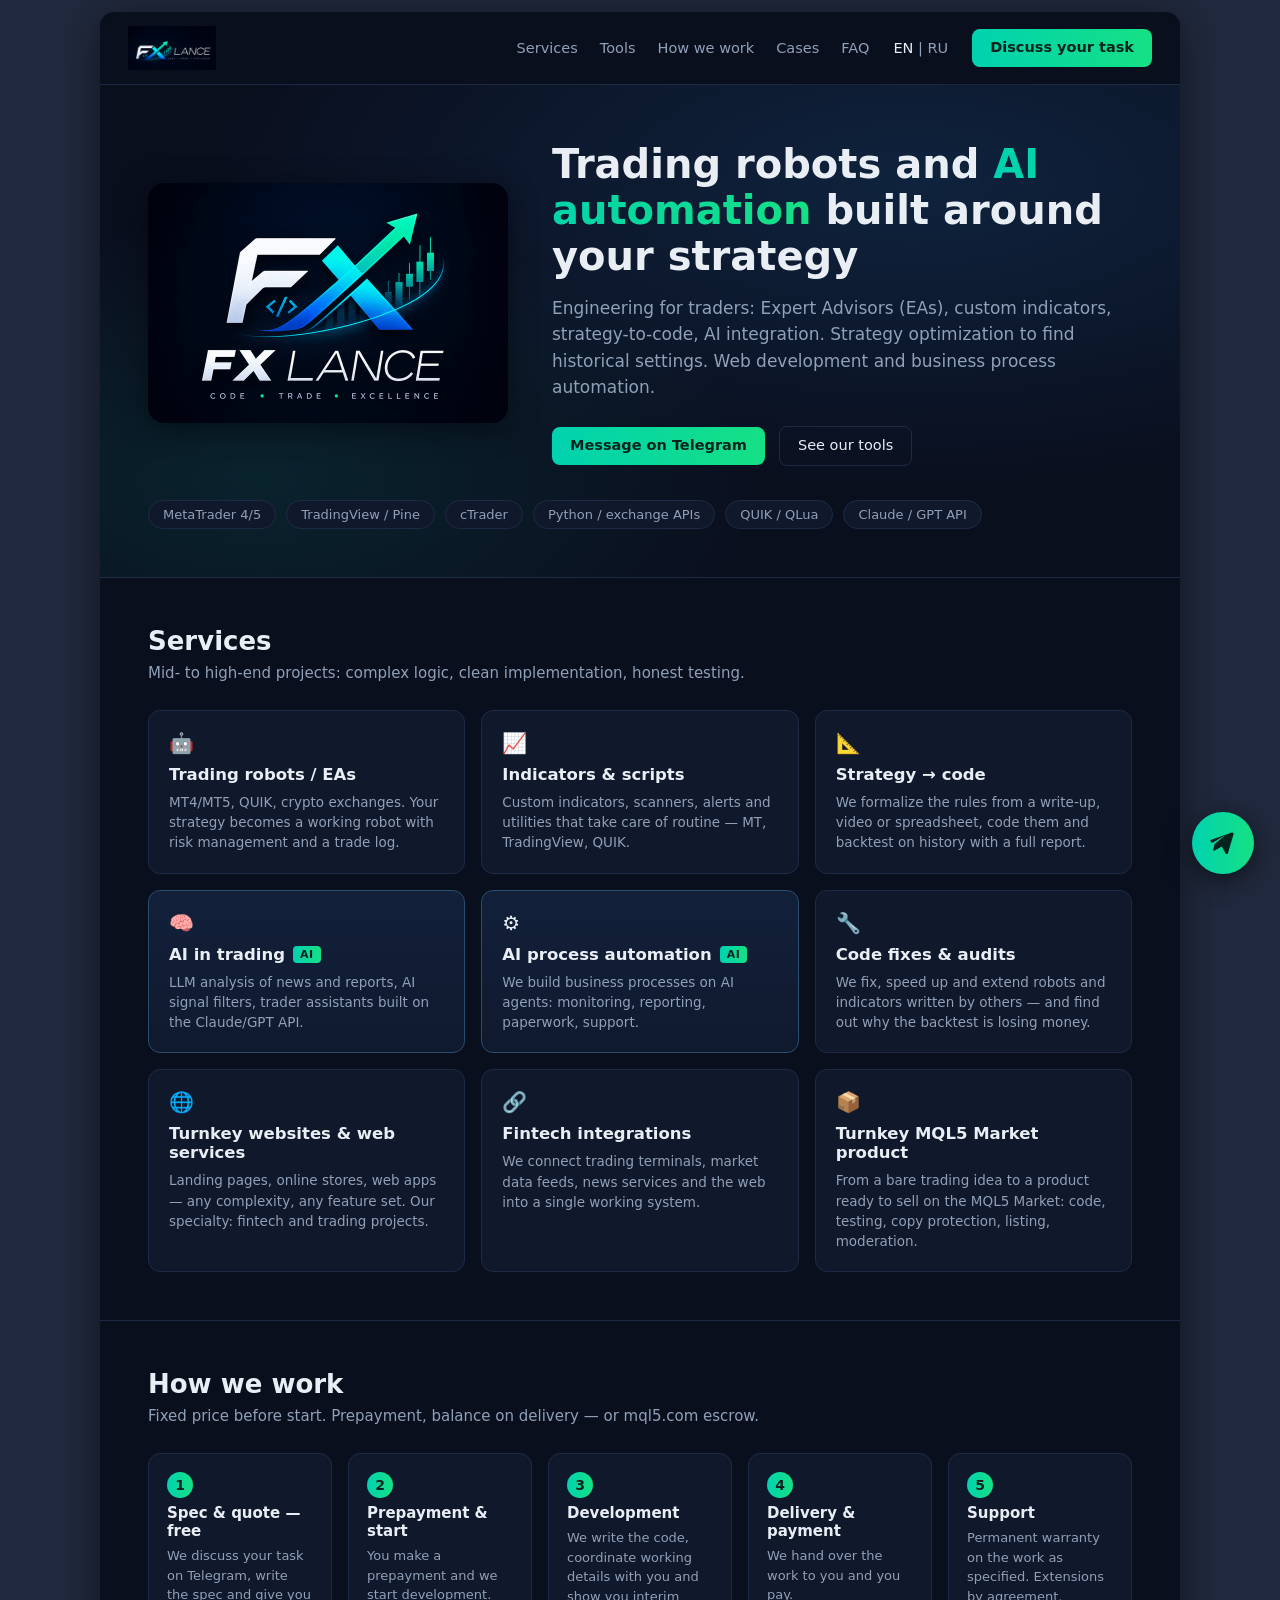
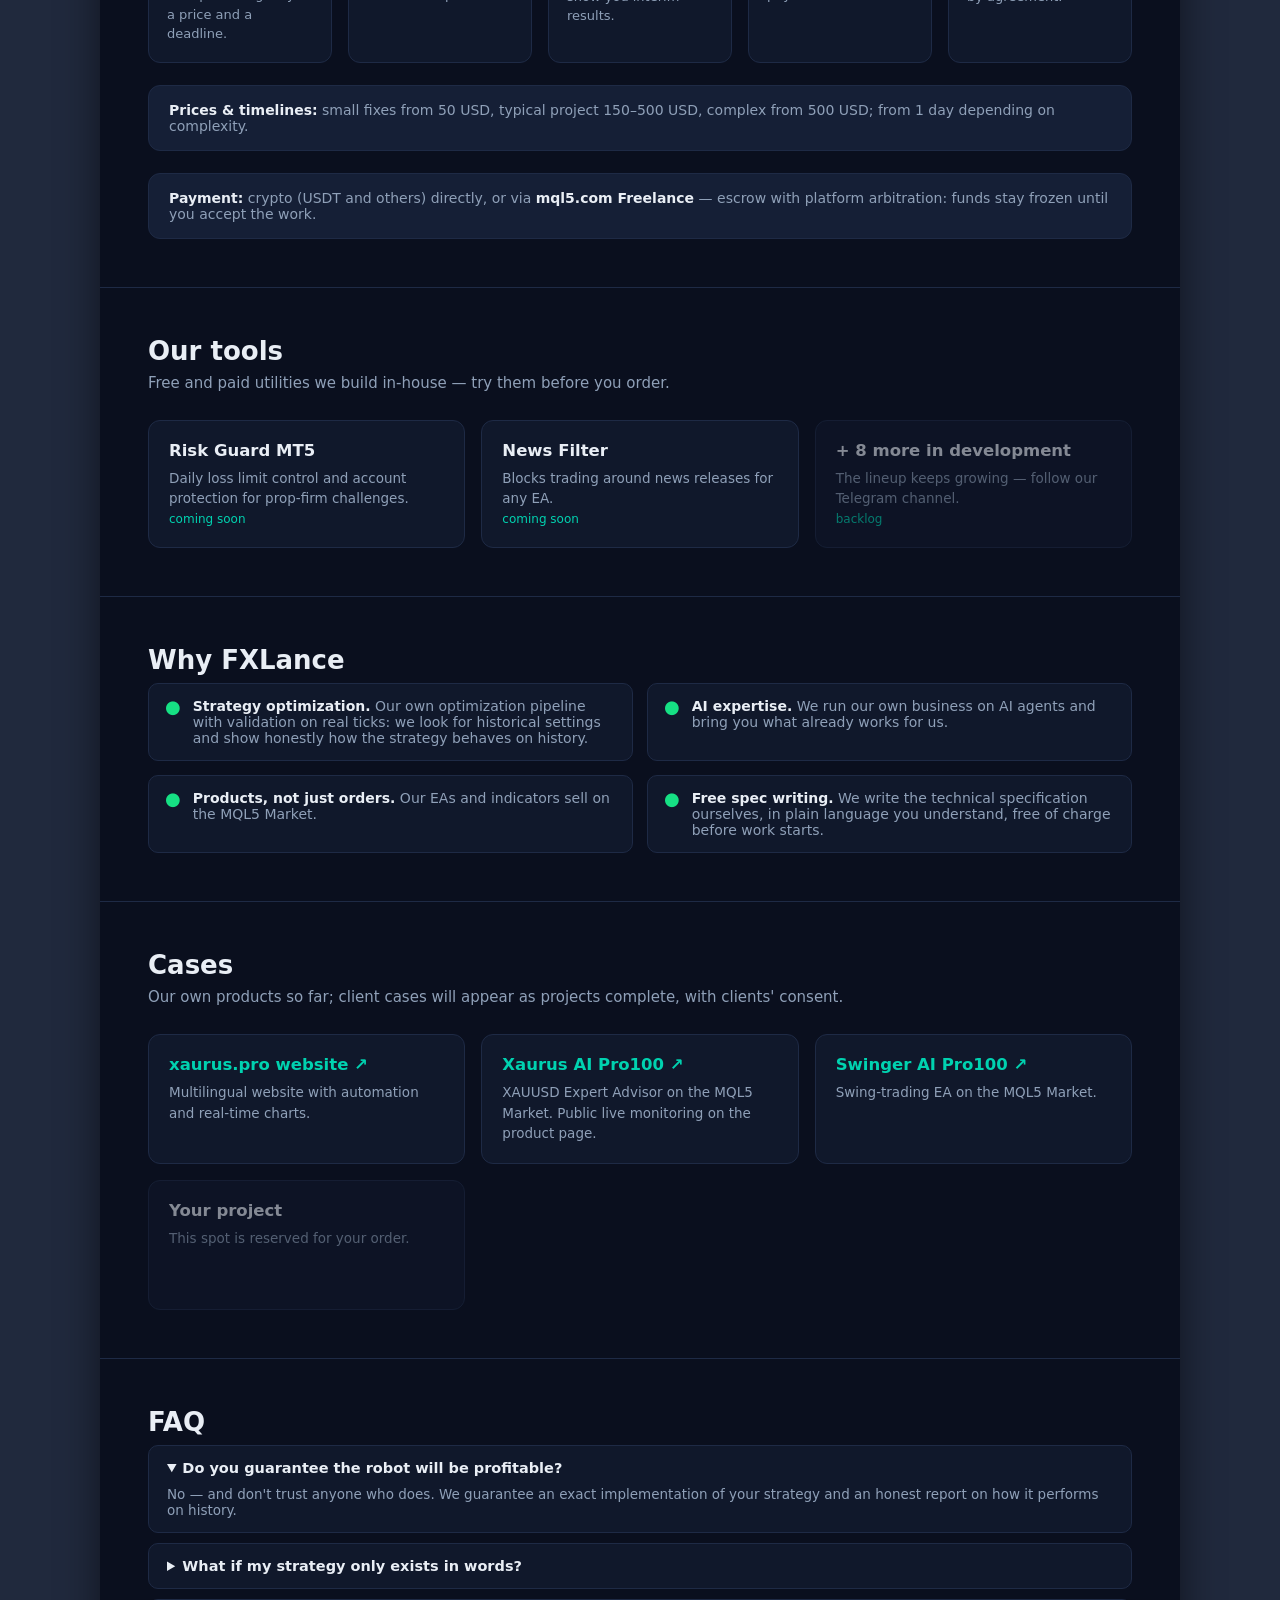
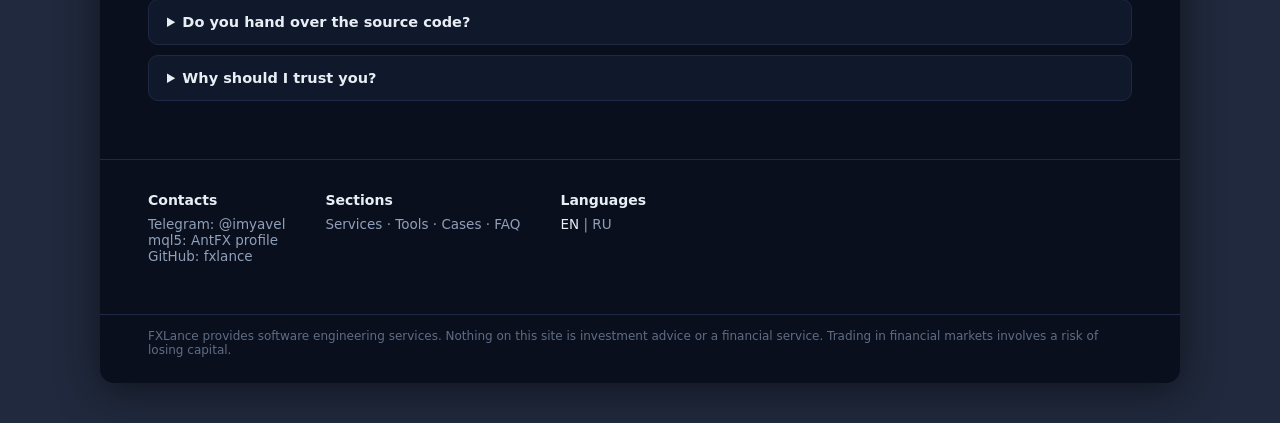
==== commit ded389df: "бренд FXLance: title, og/twitter title, og:site_name, og:image:alt, JSON-LD Organization/WebSite nam" ====
--- a/index.html
+++ b/index.html
@@ -46,8 +46,6 @@
    "logo": "https://fxlance.com/assets/logo_sq.png",
    "sameAs": [
     "https://t.me/imyavel",
-    "https://t.me/fxlance_ru",
-    "https://t.me/fxlance_en",
     "https://www.mql5.com/en/users/antfx",
     "https://github.com/fxlance"
    ],
@@ -181,7 +179,7 @@
     <div class="grid">
       <div class="card"><h3>Risk Guard MT5</h3><p>Daily loss limit control and account protection for prop-firm challenges.</p><small>coming soon</small></div>
       <div class="card"><h3>News Filter</h3><p>Blocks trading around news releases for any EA.</p><small>coming soon</small></div>
-      <div class="card soon"><h3>+ 8 more in development</h3><p>The lineup keeps growing — follow our <a href="https://t.me/fxlance_en" target="_blank" rel="noopener">Telegram channel</a>.</p><small>backlog</small></div>
+      <div class="card soon"><h3>+ 8 more in development</h3><p>The lineup keeps growing — follow our Telegram channel.</p><small>backlog</small></div>
     </div>
   </section>
 
@@ -216,7 +214,7 @@
   </main>
 
   <footer>
-    <div><b>Contacts</b>Telegram: <a href="https://t.me/imyavel" target="_blank" rel="noopener">@imyavel</a><br>Channel: <a href="https://t.me/fxlance_en" target="_blank" rel="noopener">@fxlance_en</a><br>mql5: <a href="https://www.mql5.com/en/users/antfx" target="_blank" rel="noopener">AntFX profile</a><br>GitHub: <a href="https://github.com/fxlance" target="_blank" rel="noopener">fxlance</a></div>
+    <div><b>Contacts</b>Telegram: <a href="https://t.me/imyavel" target="_blank" rel="noopener">@imyavel</a><br>mql5: <a href="https://www.mql5.com/en/users/antfx" target="_blank" rel="noopener">AntFX profile</a><br>GitHub: <a href="https://github.com/fxlance" target="_blank" rel="noopener">fxlance</a></div>
     <div><b>Sections</b><a href="#services">Services</a> · <a href="#tools">Tools</a> · <a href="#cases">Cases</a> · <a href="#faq">FAQ</a></div>
     <div><b>Languages</b><span class="lang"><a class="on" href="/" lang="en" hreflang="en">EN</a> | <a href="/ru/" lang="ru" hreflang="ru">RU</a></span></div>
   </footer>
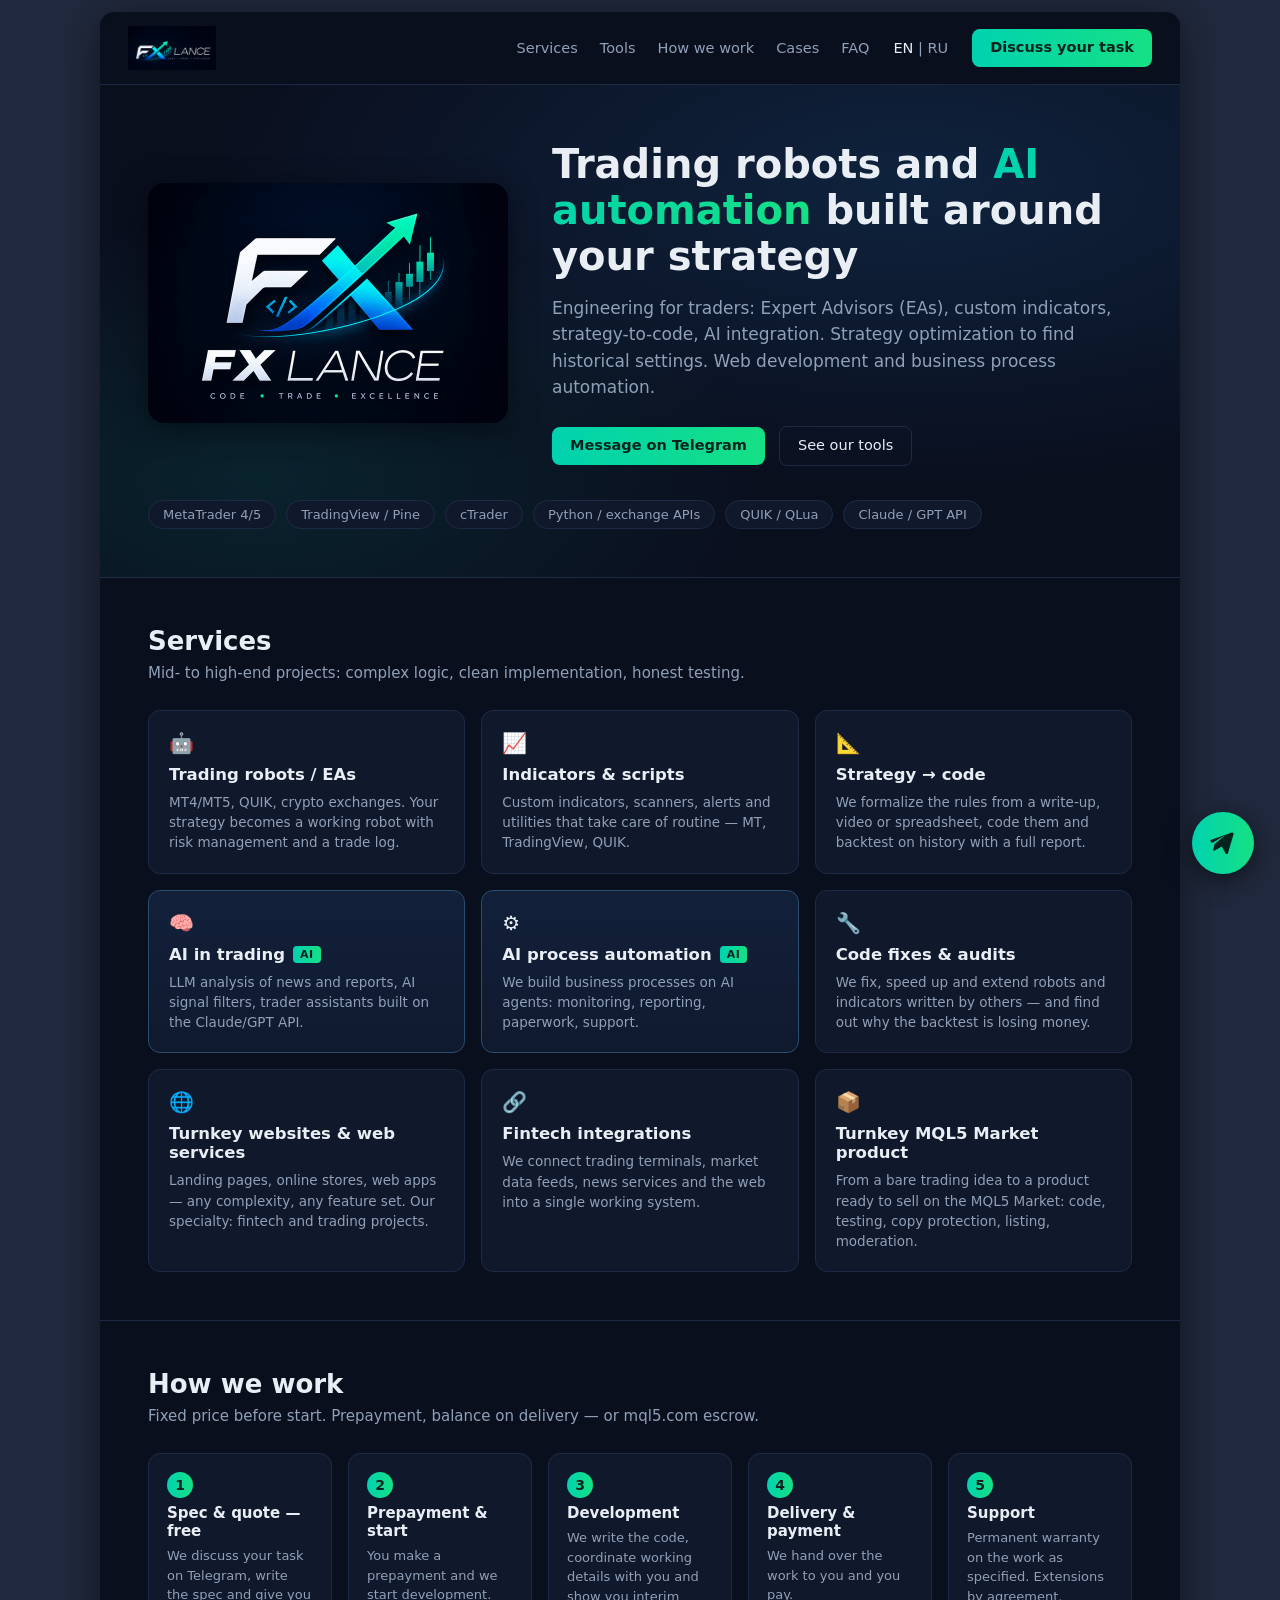
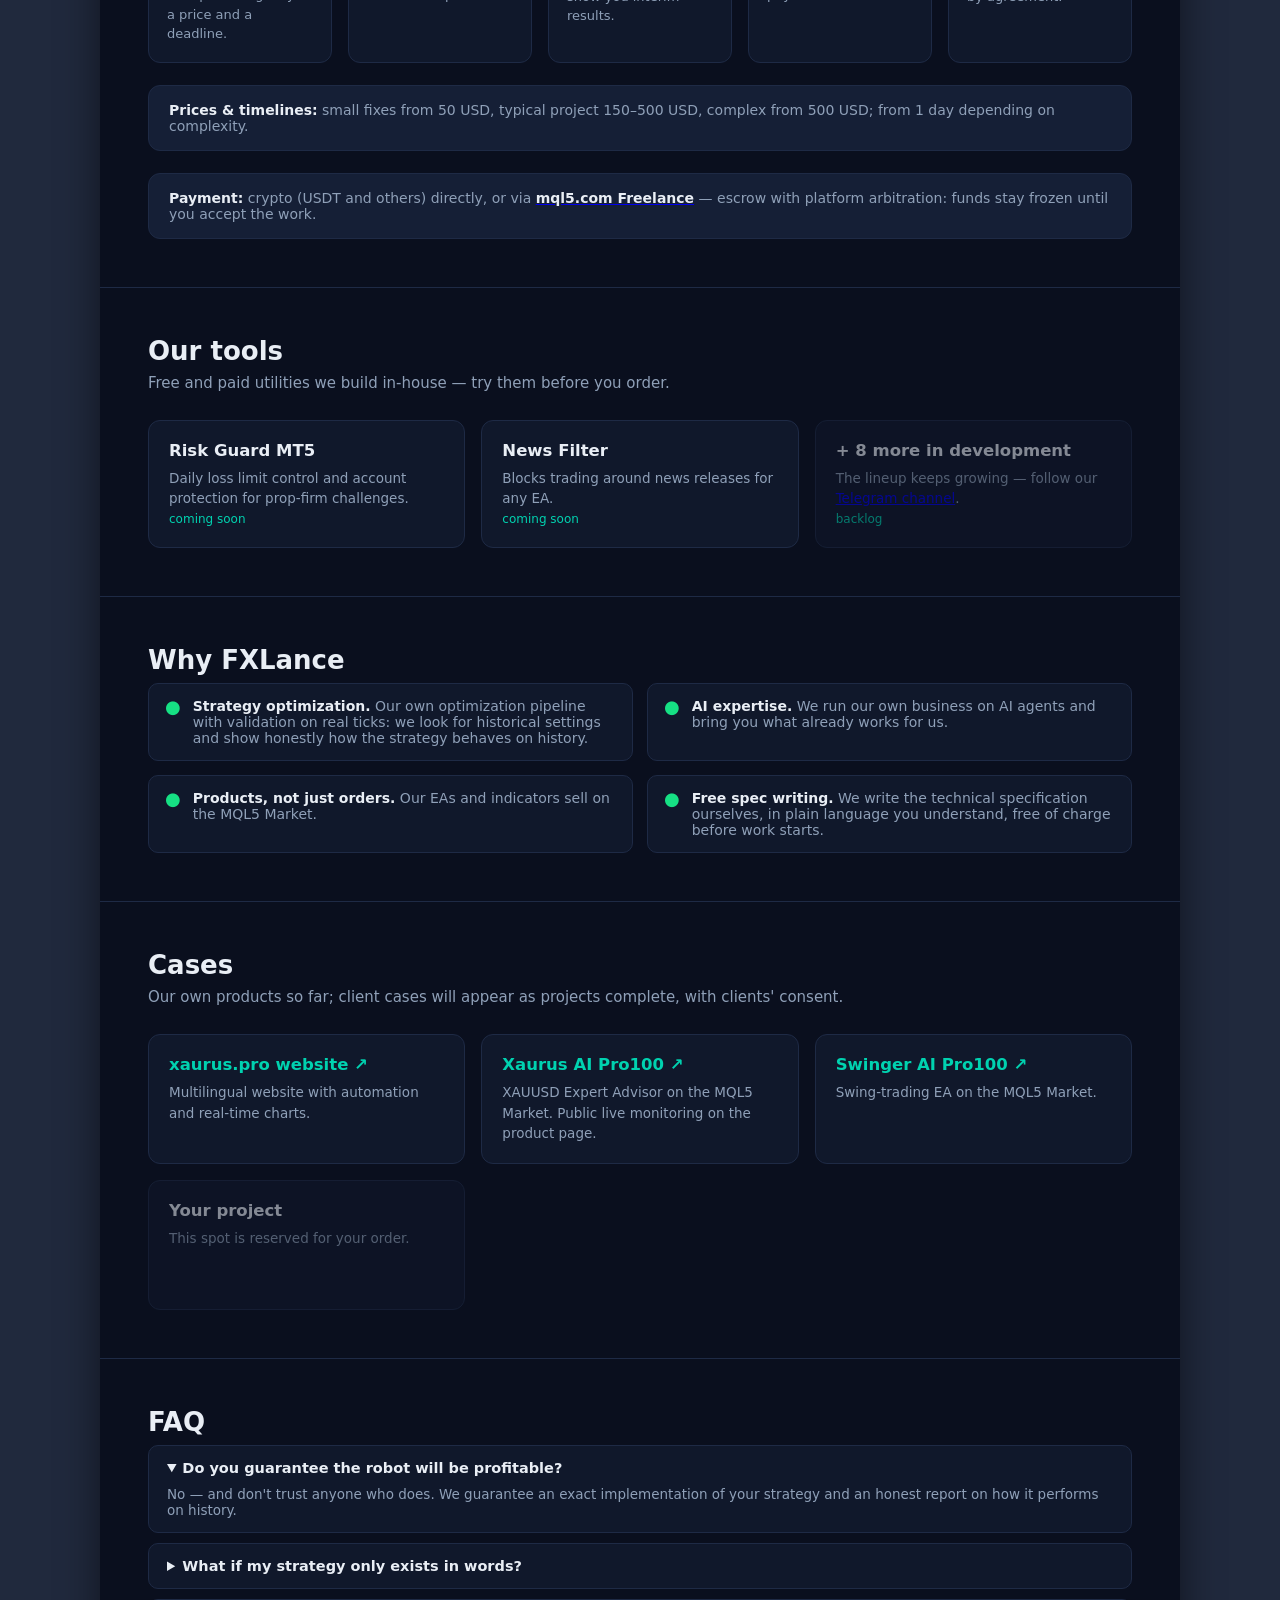
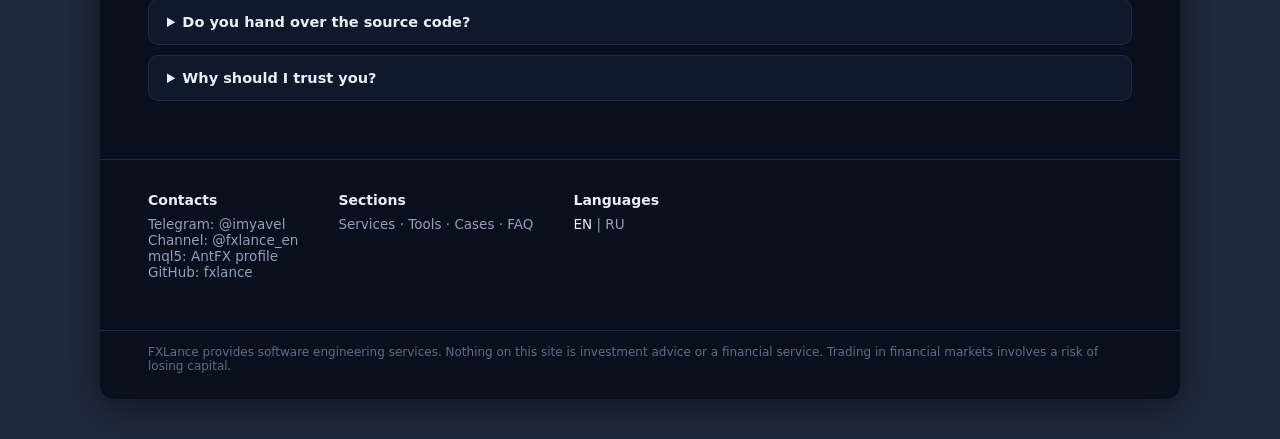
==== commit 44c25781: "эскроу mql5 Freelance: ссылка на создание заказа с исполнителем antfx в плашке «Оплата» и в FAQ «Поч" ====
--- a/index.html
+++ b/index.html
@@ -46,6 +46,8 @@
    "logo": "https://fxlance.com/assets/logo_sq.png",
    "sameAs": [
     "https://t.me/imyavel",
+    "https://t.me/fxlance_ru",
+    "https://t.me/fxlance_en",
     "https://www.mql5.com/en/users/antfx",
     "https://github.com/fxlance"
    ],
@@ -170,7 +172,7 @@
       <div class="step"><span class="n">5</span><b>Support</b><small>Permanent warranty on the work as specified. Extensions by agreement.</small></div>
     </div>
     <div class="pay"><b>Prices &amp; timelines:</b> small fixes from 50 USD, typical project 150–500 USD, complex from 500 USD; from 1 day depending on complexity.</div>
-    <div class="pay"><b>Payment:</b> crypto (USDT and others) directly, or via <b>mql5.com Freelance</b> — escrow with platform arbitration: funds stay frozen until you accept the work.</div>
+    <div class="pay"><b>Payment:</b> crypto (USDT and others) directly, or via <a href="https://www.mql5.com/en/job/new?prefered=antfx" target="_blank" rel="noopener"><b>mql5.com Freelance</b></a> — escrow with platform arbitration: funds stay frozen until you accept the work.</div>
   </section>
 
   <section class="tools" id="tools">
@@ -179,7 +181,7 @@
     <div class="grid">
       <div class="card"><h3>Risk Guard MT5</h3><p>Daily loss limit control and account protection for prop-firm challenges.</p><small>coming soon</small></div>
       <div class="card"><h3>News Filter</h3><p>Blocks trading around news releases for any EA.</p><small>coming soon</small></div>
-      <div class="card soon"><h3>+ 8 more in development</h3><p>The lineup keeps growing — follow our Telegram channel.</p><small>backlog</small></div>
+      <div class="card soon"><h3>+ 8 more in development</h3><p>The lineup keeps growing — follow our <a href="https://t.me/fxlance_en" target="_blank" rel="noopener">Telegram channel</a>.</p><small>backlog</small></div>
     </div>
   </section>
 
@@ -209,12 +211,12 @@
     <details open><summary>Do you guarantee the robot will be profitable?</summary><p>No — and don't trust anyone who does. We guarantee an exact implementation of your strategy and an honest report on how it performs on history.</p></details>
     <details><summary>What if my strategy only exists in words?</summary><p>Formalization is part of the free quote: we turn your description into clear rules, and you sign off on them before development starts.</p></details>
     <details><summary>Do you hand over the source code?</summary><p>For work built to your spec — always. For our off-the-shelf products — by agreement (discuss it upfront).</p></details>
-    <details><summary>Why should I trust you?</summary><p>We have a verified public development track record with client feedback <a href="https://www.mql5.com/en/users/antfx/feedbacks" target="_blank" rel="noopener">on mql5.com</a>. Orders can go through mql5.com escrow with platform arbitration. Plus public products on the Market and openness on <a href="https://t.me/imyavel" target="_blank" rel="noopener">Telegram</a>.</p></details>
+    <details><summary>Why should I trust you?</summary><p>We have a verified public development track record with client feedback <a href="https://www.mql5.com/en/users/antfx/feedbacks" target="_blank" rel="noopener">on mql5.com</a>. Orders can go through <a href="https://www.mql5.com/en/job/new?prefered=antfx" target="_blank" rel="noopener">mql5.com escrow</a> with platform arbitration. Plus public products on the Market and openness on <a href="https://t.me/imyavel" target="_blank" rel="noopener">Telegram</a>.</p></details>
   </section>
   </main>
 
   <footer>
-    <div><b>Contacts</b>Telegram: <a href="https://t.me/imyavel" target="_blank" rel="noopener">@imyavel</a><br>mql5: <a href="https://www.mql5.com/en/users/antfx" target="_blank" rel="noopener">AntFX profile</a><br>GitHub: <a href="https://github.com/fxlance" target="_blank" rel="noopener">fxlance</a></div>
+    <div><b>Contacts</b>Telegram: <a href="https://t.me/imyavel" target="_blank" rel="noopener">@imyavel</a><br>Channel: <a href="https://t.me/fxlance_en" target="_blank" rel="noopener">@fxlance_en</a><br>mql5: <a href="https://www.mql5.com/en/users/antfx" target="_blank" rel="noopener">AntFX profile</a><br>GitHub: <a href="https://github.com/fxlance" target="_blank" rel="noopener">fxlance</a></div>
     <div><b>Sections</b><a href="#services">Services</a> · <a href="#tools">Tools</a> · <a href="#cases">Cases</a> · <a href="#faq">FAQ</a></div>
     <div><b>Languages</b><span class="lang"><a class="on" href="/" lang="en" hreflang="en">EN</a> | <a href="/ru/" lang="ru" hreflang="ru">RU</a></span></div>
   </footer>
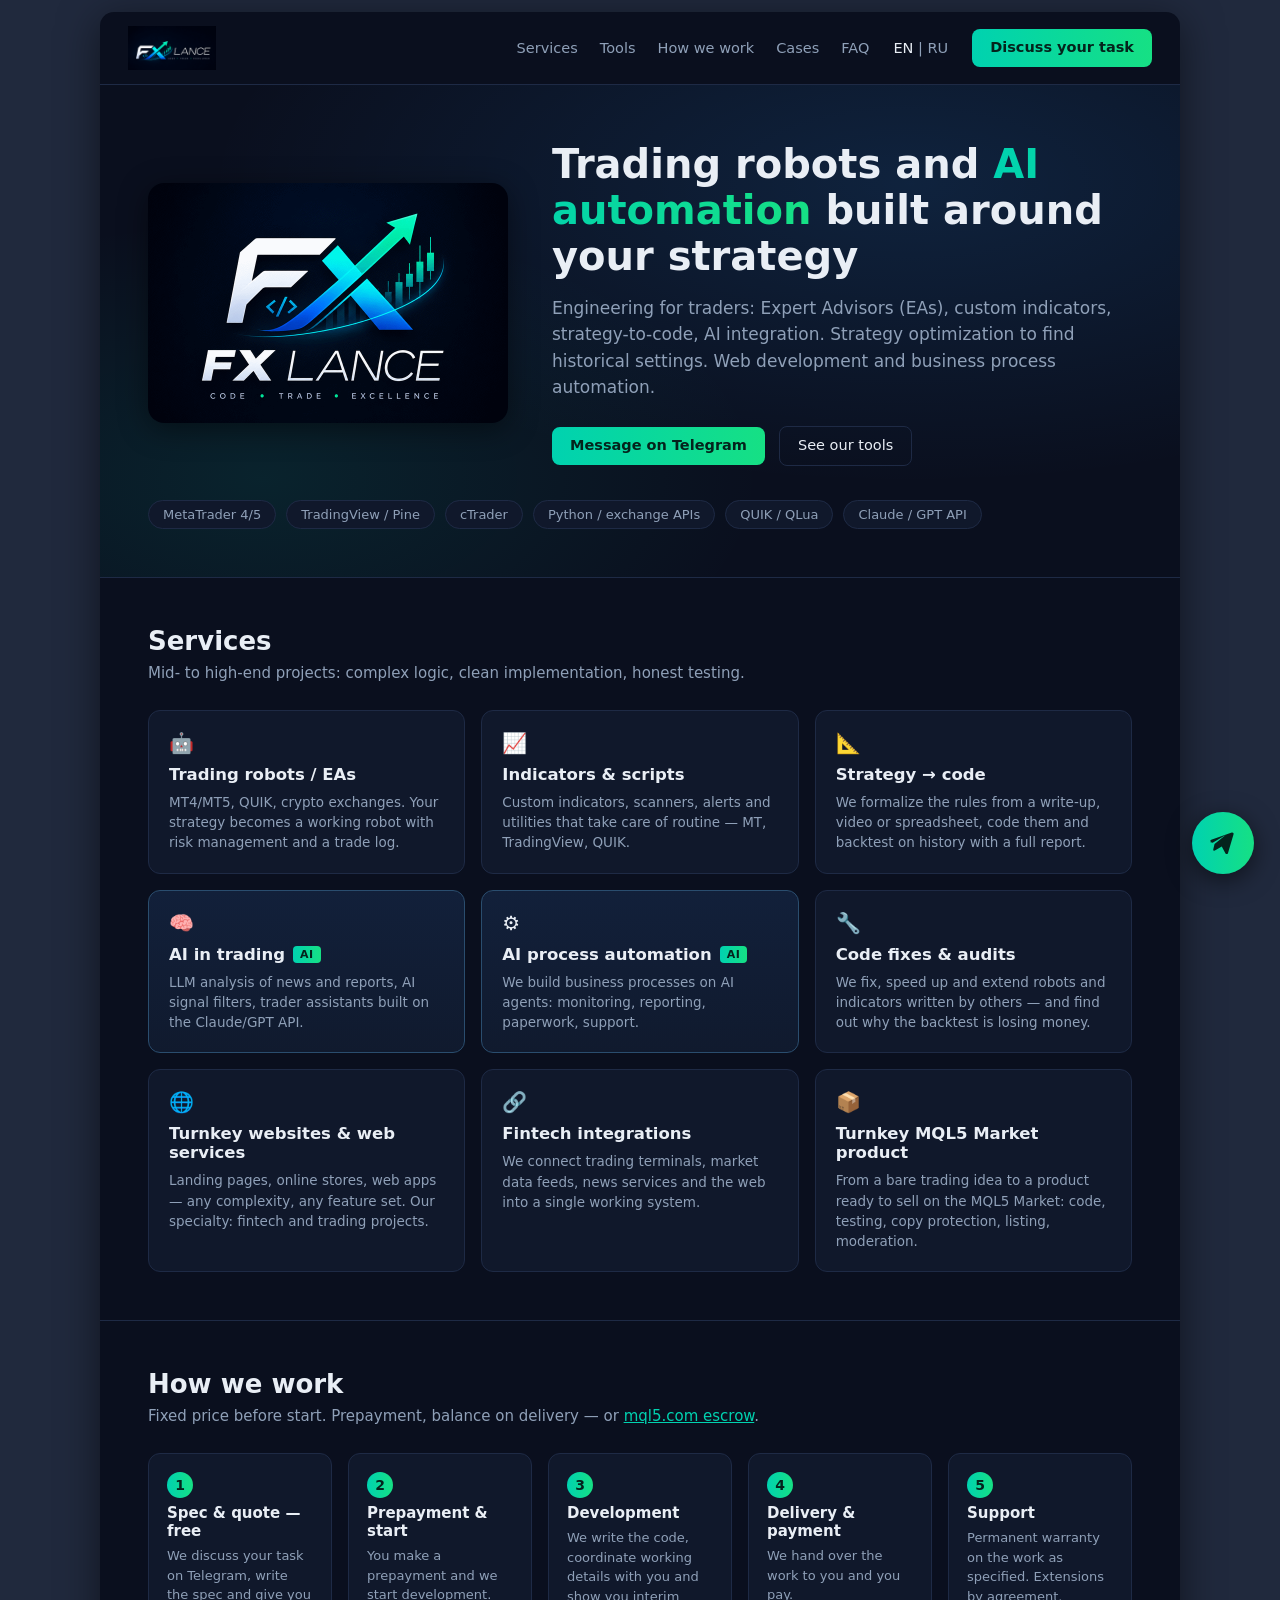
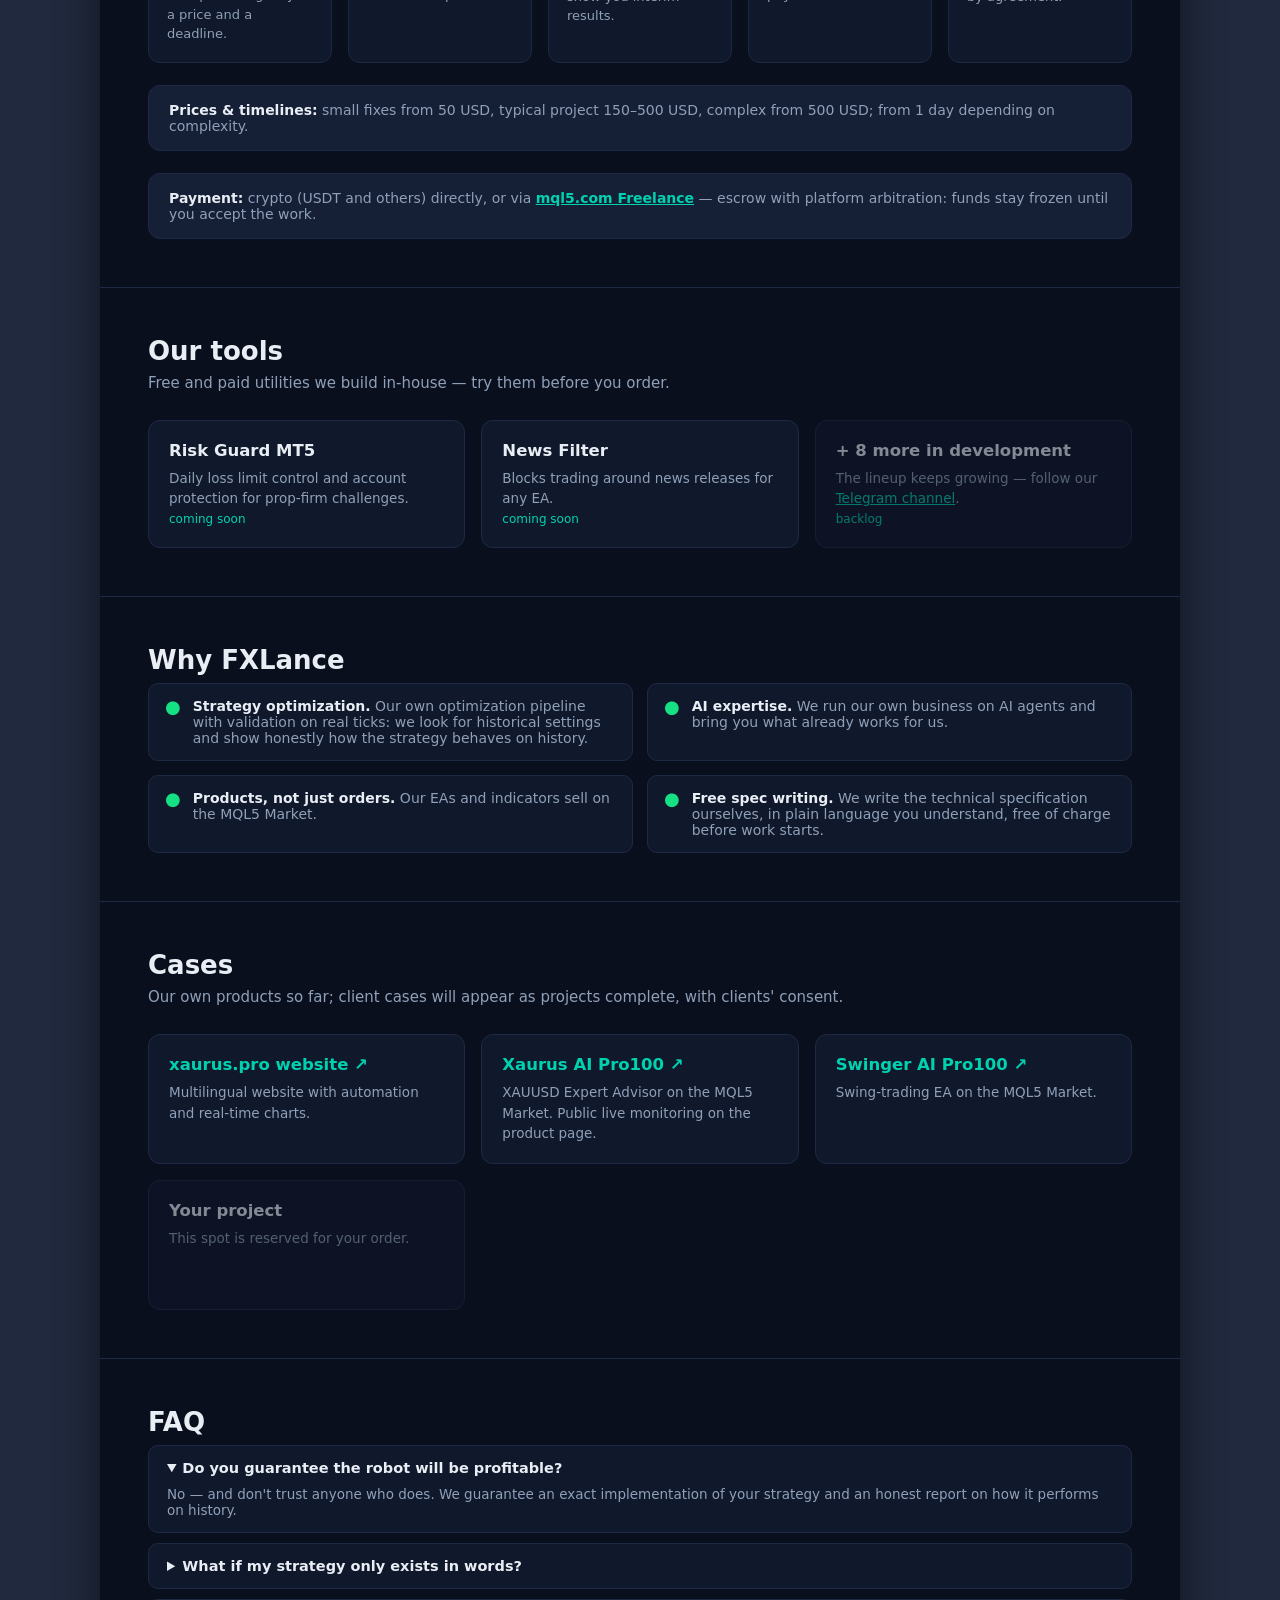
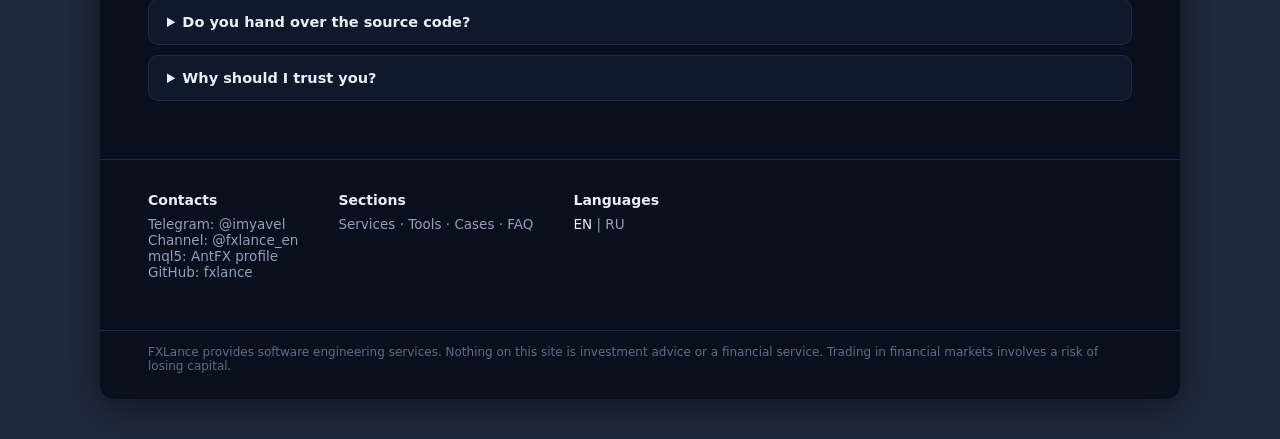
==== commit 1d2160a0: "ссылки: цвет ссылок в карточке «+8», плашке «Оплата» и подзаголовке «Как мы работаем» (var(--cyan));" ====
--- a/index.html
+++ b/index.html
@@ -163,7 +163,7 @@
 
   <section id="process">
     <h2>How we work</h2>
-    <p class="sub">Fixed price before start. Prepayment, balance on delivery — or mql5.com escrow.</p>
+    <p class="sub">Fixed price before start. Prepayment, balance on delivery — or <a href="https://www.mql5.com/en/job/new?prefered=antfx" target="_blank" rel="noopener">mql5.com escrow</a>.</p>
     <div class="steps">
       <div class="step"><span class="n">1</span><b>Spec &amp; quote — free</b><small>We discuss your task on Telegram, write the spec and give you a price and a deadline.</small></div>
       <div class="step"><span class="n">2</span><b>Prepayment &amp; start</b><small>You make a prepayment and we start development.</small></div>
--- a/css/style.css
+++ b/css/style.css
@@ -58,6 +58,7 @@
 .n{width:26px;height:26px;border-radius:50%;background:var(--grad);color:#04231c;font-weight:800;font-size:14px;display:flex;align-items:center;justify-content:center}
 .pay{margin-top:22px;background:var(--panel2);border:1px solid var(--line);border-radius:12px;padding:16px 20px;font-size:14px;color:var(--mut)}
 .pay b{color:var(--txt)}
+.card p a,.pay a,.pay a b,.sub a{color:var(--cyan)}
 
 .tools .card small{color:var(--cyan);font-size:12px}
 .soon{opacity:.55}
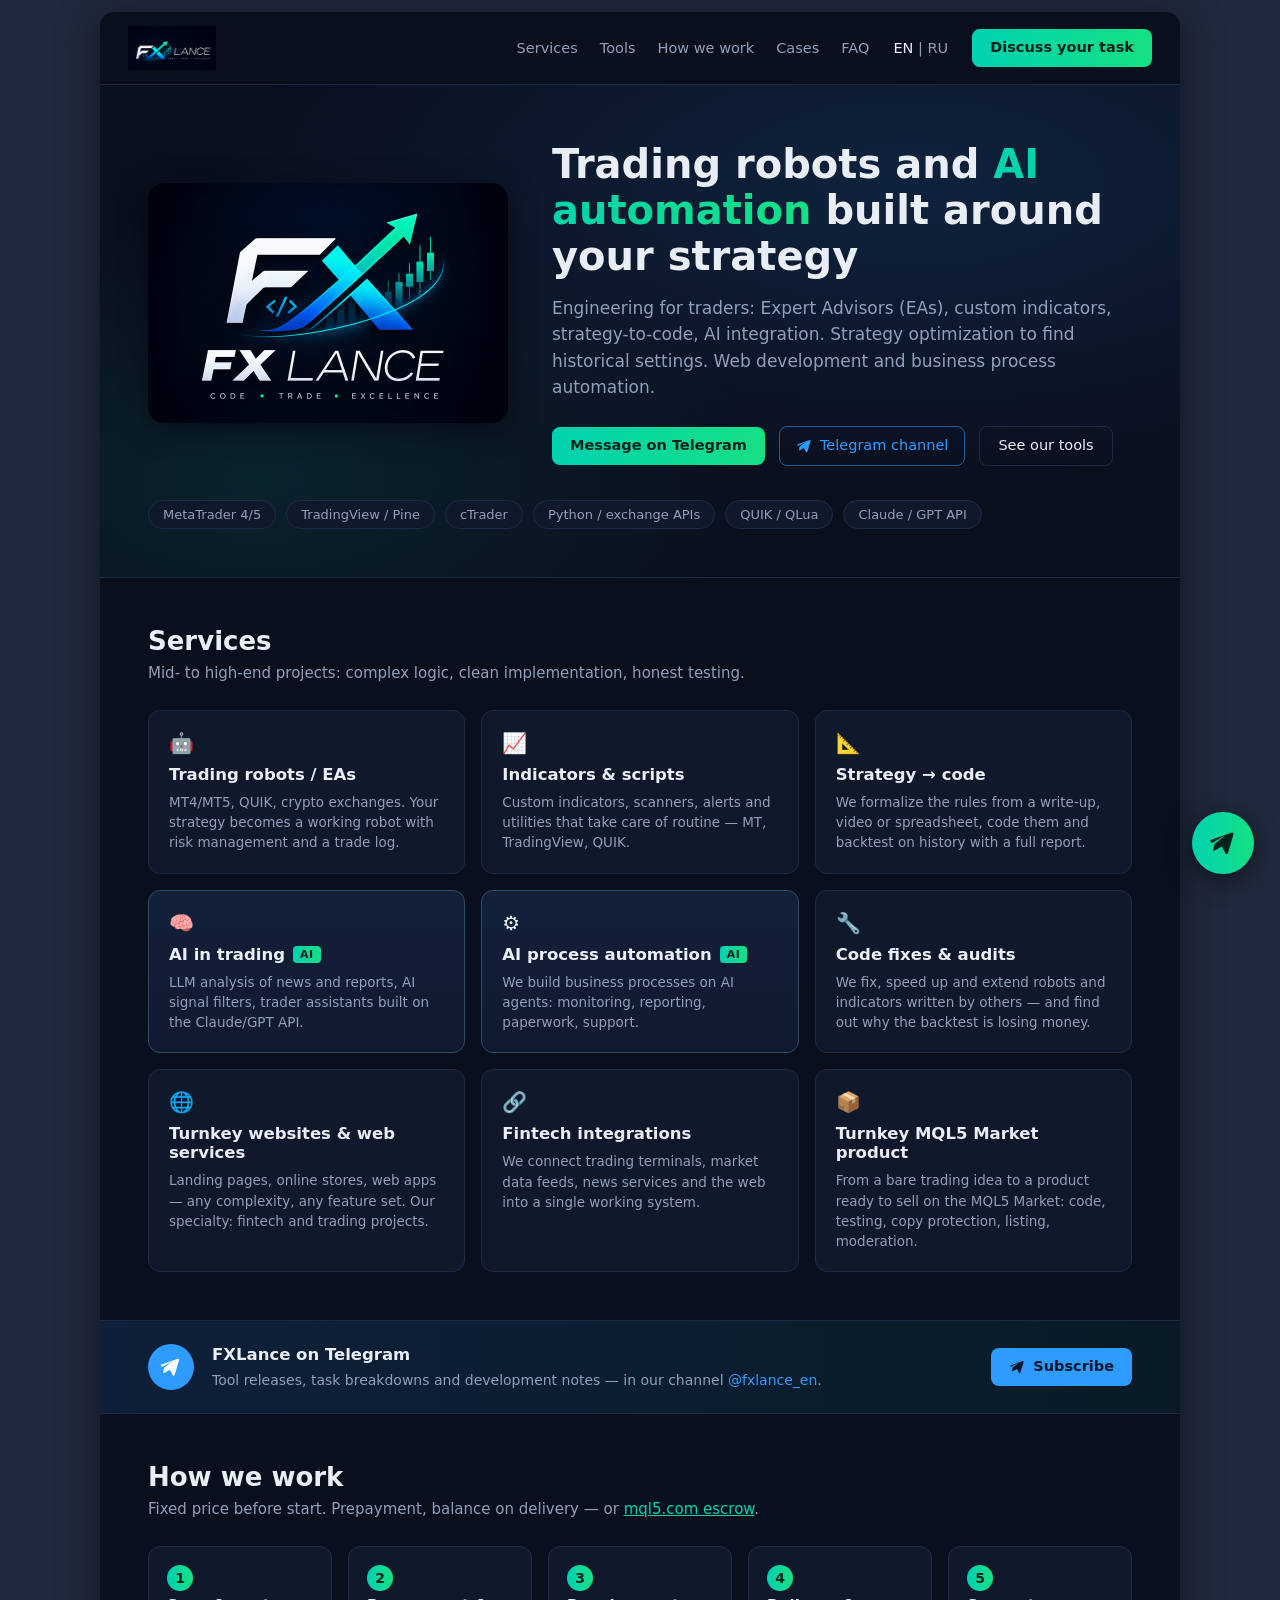
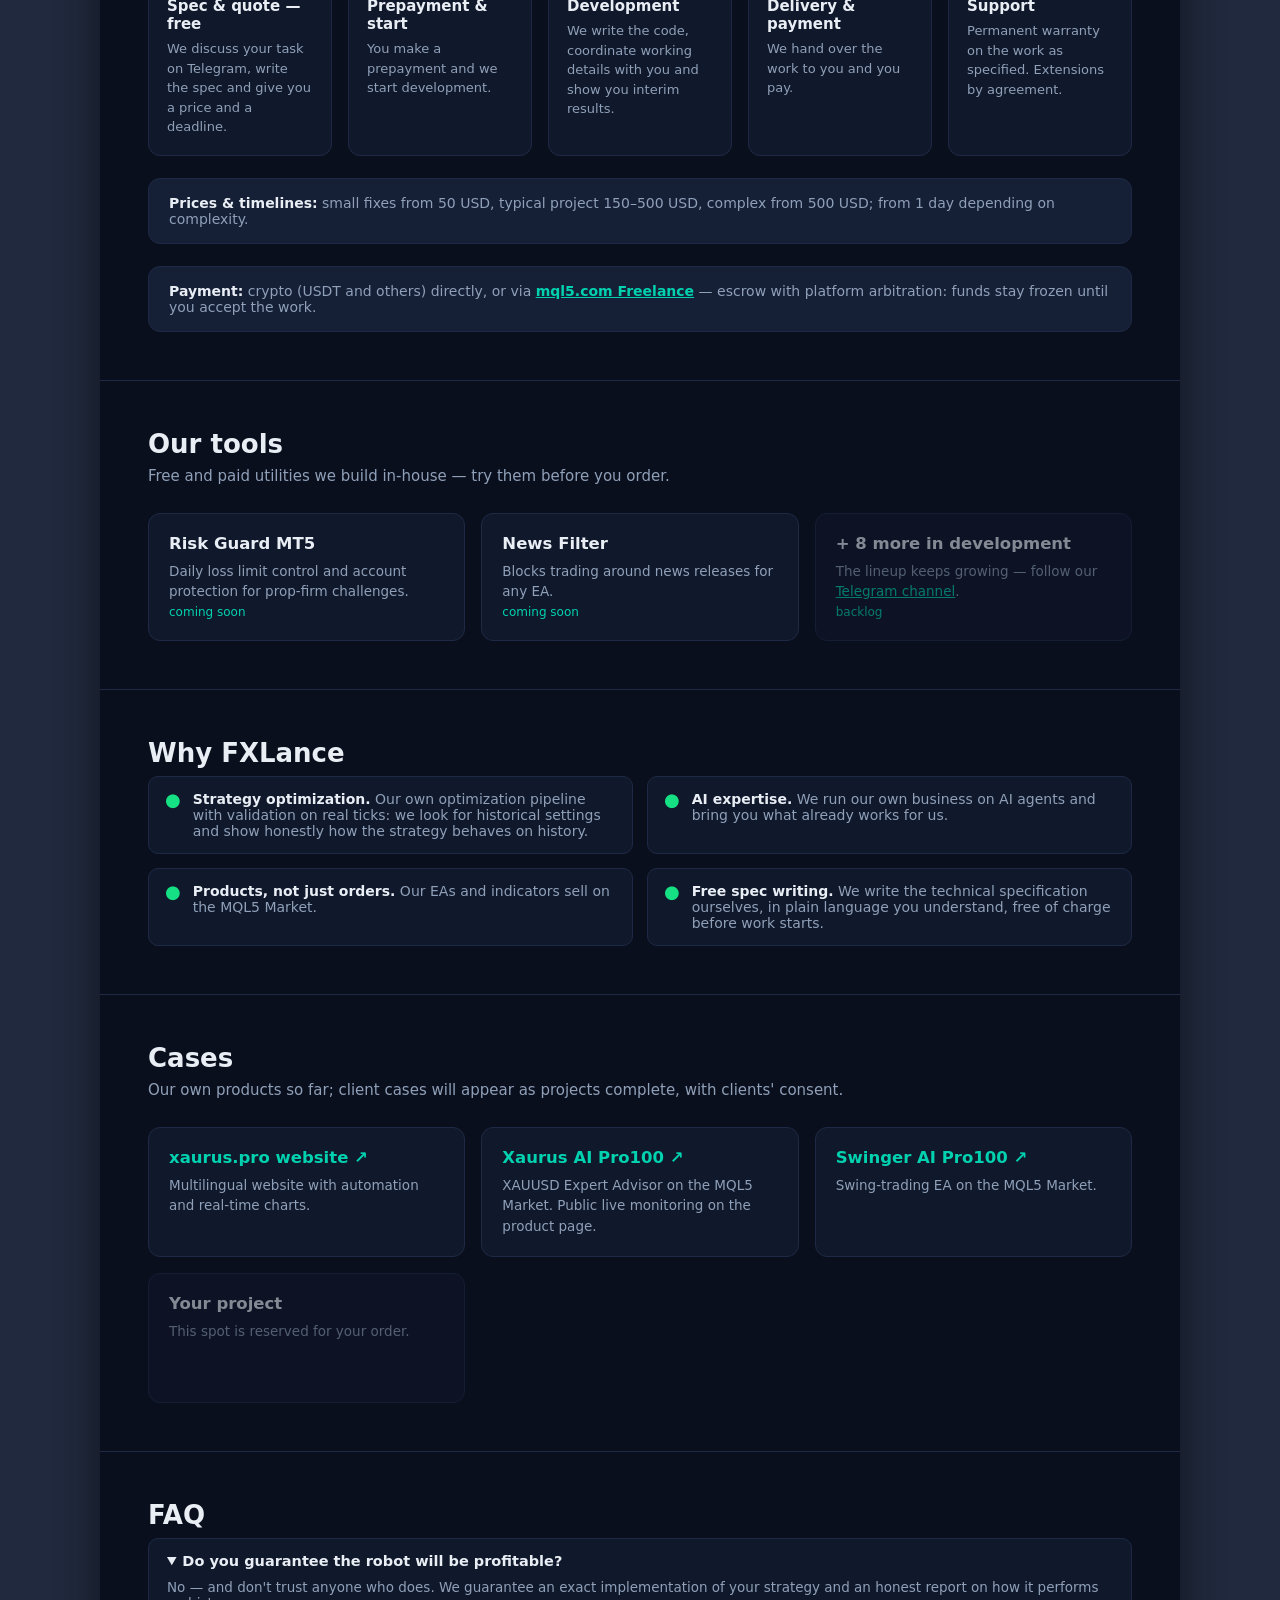
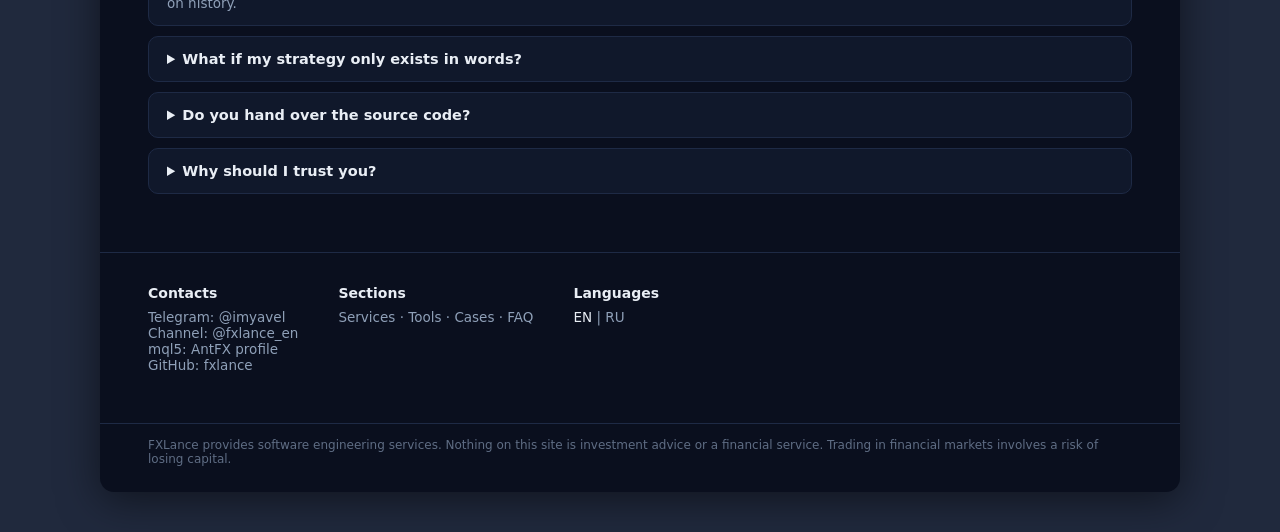
==== commit 0b0eacb1: "Telegram-каналы на видном месте: кнопка «Канал в Telegram» в hero и полоса канала после «Услуг» (RU " ====
--- a/index.html
+++ b/index.html
@@ -138,6 +138,7 @@
         <p>Engineering for traders: Expert Advisors (EAs), custom indicators, strategy-to-code, AI integration. Strategy optimization to find historical settings. Web development and business process automation.</p>
         <div class="btns">
           <a class="cta" href="https://t.me/imyavel" target="_blank" rel="noopener">Message on Telegram</a>
+          <a class="tgch" href="https://t.me/fxlance_en" target="_blank" rel="noopener"><svg viewBox="0 0 24 24" xmlns="http://www.w3.org/2000/svg" aria-hidden="true"><path d="M2.7 11.2c-1-.4-.9-1.6.1-1.9L20.4 3c.9-.3 1.8.5 1.5 1.4l-4.8 16.3c-.3 1-1.6 1.1-2.1.2l-3.2-5.8-5.9 3.4c-.7.4-1.6-.2-1.4-1l1.1-4.6 9.6-7.7-11.2 6.5-2.3-.5z"/></svg>Telegram channel</a>
           <a class="ghost" href="#tools">See our tools</a>
         </div>
       </div>
@@ -160,6 +161,12 @@
       <div class="card"><span class="ic">📦</span><h3>Turnkey MQL5 Market product</h3><p>From a bare trading idea to a product ready to sell on the MQL5 Market: code, testing, copy protection, listing, moderation.</p></div>
     </div>
   </section>
+
+  <aside class="chan" aria-label="FXLance Telegram channel">
+    <span class="chan-ic"><svg viewBox="0 0 24 24" xmlns="http://www.w3.org/2000/svg" aria-hidden="true"><path d="M2.7 11.2c-1-.4-.9-1.6.1-1.9L20.4 3c.9-.3 1.8.5 1.5 1.4l-4.8 16.3c-.3 1-1.6 1.1-2.1.2l-3.2-5.8-5.9 3.4c-.7.4-1.6-.2-1.4-1l1.1-4.6 9.6-7.7-11.2 6.5-2.3-.5z"/></svg></span>
+    <div class="chan-t"><b>FXLance on Telegram</b>Tool releases, task breakdowns and development notes — in our channel <a href="https://t.me/fxlance_en" target="_blank" rel="noopener">@fxlance_en</a>.</div>
+    <a class="tgbtn" href="https://t.me/fxlance_en" target="_blank" rel="noopener"><svg viewBox="0 0 24 24" xmlns="http://www.w3.org/2000/svg" aria-hidden="true"><path d="M2.7 11.2c-1-.4-.9-1.6.1-1.9L20.4 3c.9-.3 1.8.5 1.5 1.4l-4.8 16.3c-.3 1-1.6 1.1-2.1.2l-3.2-5.8-5.9 3.4c-.7.4-1.6-.2-1.4-1l1.1-4.6 9.6-7.7-11.2 6.5-2.3-.5z"/></svg>Subscribe</a>
+  </aside>
 
   <section id="process">
     <h2>How we work</h2>
--- a/css/style.css
+++ b/css/style.css
@@ -33,9 +33,21 @@
 .hero h1{font-size:40px;line-height:1.15;margin:0 0 16px;max-width:640px}
 .hero h1 em{font-style:normal;background:var(--grad);-webkit-background-clip:text;background-clip:text;color:transparent}
 .hero p{color:var(--mut);font-size:17px;max-width:560px;margin:0 0 26px;line-height:1.55}
-.hero .btns{display:flex;gap:14px;align-items:center}
+.hero .btns{display:flex;gap:14px;align-items:center;flex-wrap:wrap}
 .ghost{display:inline-block;background:none;border:1px solid var(--line);color:var(--txt);border-radius:8px;padding:10px 18px;font-size:14.5px;line-height:1.2;cursor:pointer;text-decoration:none;font-family:inherit}
 .ghost:hover{border-color:var(--cyan);color:var(--cyan)}
+.tgch{display:inline-flex;align-items:center;gap:8px;border:1px solid rgba(46,155,255,.55);color:var(--blue);border-radius:8px;padding:10px 16px;font-size:14.5px;line-height:1.2;text-decoration:none;white-space:nowrap}
+.tgch:hover{background:rgba(46,155,255,.12);border-color:var(--blue)}
+.tgch svg,.tgbtn svg{width:16px;height:16px;fill:currentColor;flex:none}
+.chan{display:flex;align-items:center;gap:18px;padding:22px 48px;border-top:1px solid var(--line);background:linear-gradient(90deg,rgba(46,155,255,.12),rgba(0,210,176,.06))}
+.chan-ic{width:46px;height:46px;border-radius:50%;background:var(--blue);display:flex;align-items:center;justify-content:center;flex:none}
+.chan-ic svg{width:22px;height:22px;fill:#fff;margin-left:-2px}
+.chan-t{flex:1;min-width:0;font-size:14px;color:var(--mut);line-height:1.5}
+.chan-t b{display:block;color:var(--txt);font-size:16.5px;margin-bottom:2px}
+.chan-t a{color:var(--blue);text-decoration:none}
+.chan-t a:hover{text-decoration:underline}
+.tgbtn{display:inline-flex;align-items:center;gap:8px;background:var(--blue);color:#04162b;font-weight:700;border-radius:8px;padding:10px 18px;font-size:14.5px;line-height:1.2;text-decoration:none;white-space:nowrap}
+.tgbtn:hover{filter:brightness(1.08)}
 .plat{display:flex;gap:10px;margin-top:34px;flex-wrap:wrap}
 .plat span{border:1px solid var(--line);background:var(--panel);color:var(--mut);border-radius:999px;padding:6px 14px;font-size:13px}
 
@@ -102,6 +114,7 @@
   .hero{padding:44px 32px 36px}
   section{padding:36px 32px}
   footer{padding:28px 32px}
+  .chan{padding:20px 32px}
   .disc{padding:14px 32px 24px}
   .hero h1{font-size:34px}
 }
@@ -130,6 +143,9 @@
   h2{font-size:22px}
   .grid,.steps,.why{grid-template-columns:1fr}
   footer{padding:24px 16px;gap:22px}
+  .chan{padding:18px 16px;flex-wrap:wrap;gap:14px}
+  .chan-t{flex:1 1 200px}
+  .tgbtn{width:100%;justify-content:center}
   .disc{padding:14px 16px 88px}
   .chatfab{right:16px;bottom:16px;width:54px;height:54px}
   .chatfab svg{width:25px;height:25px}
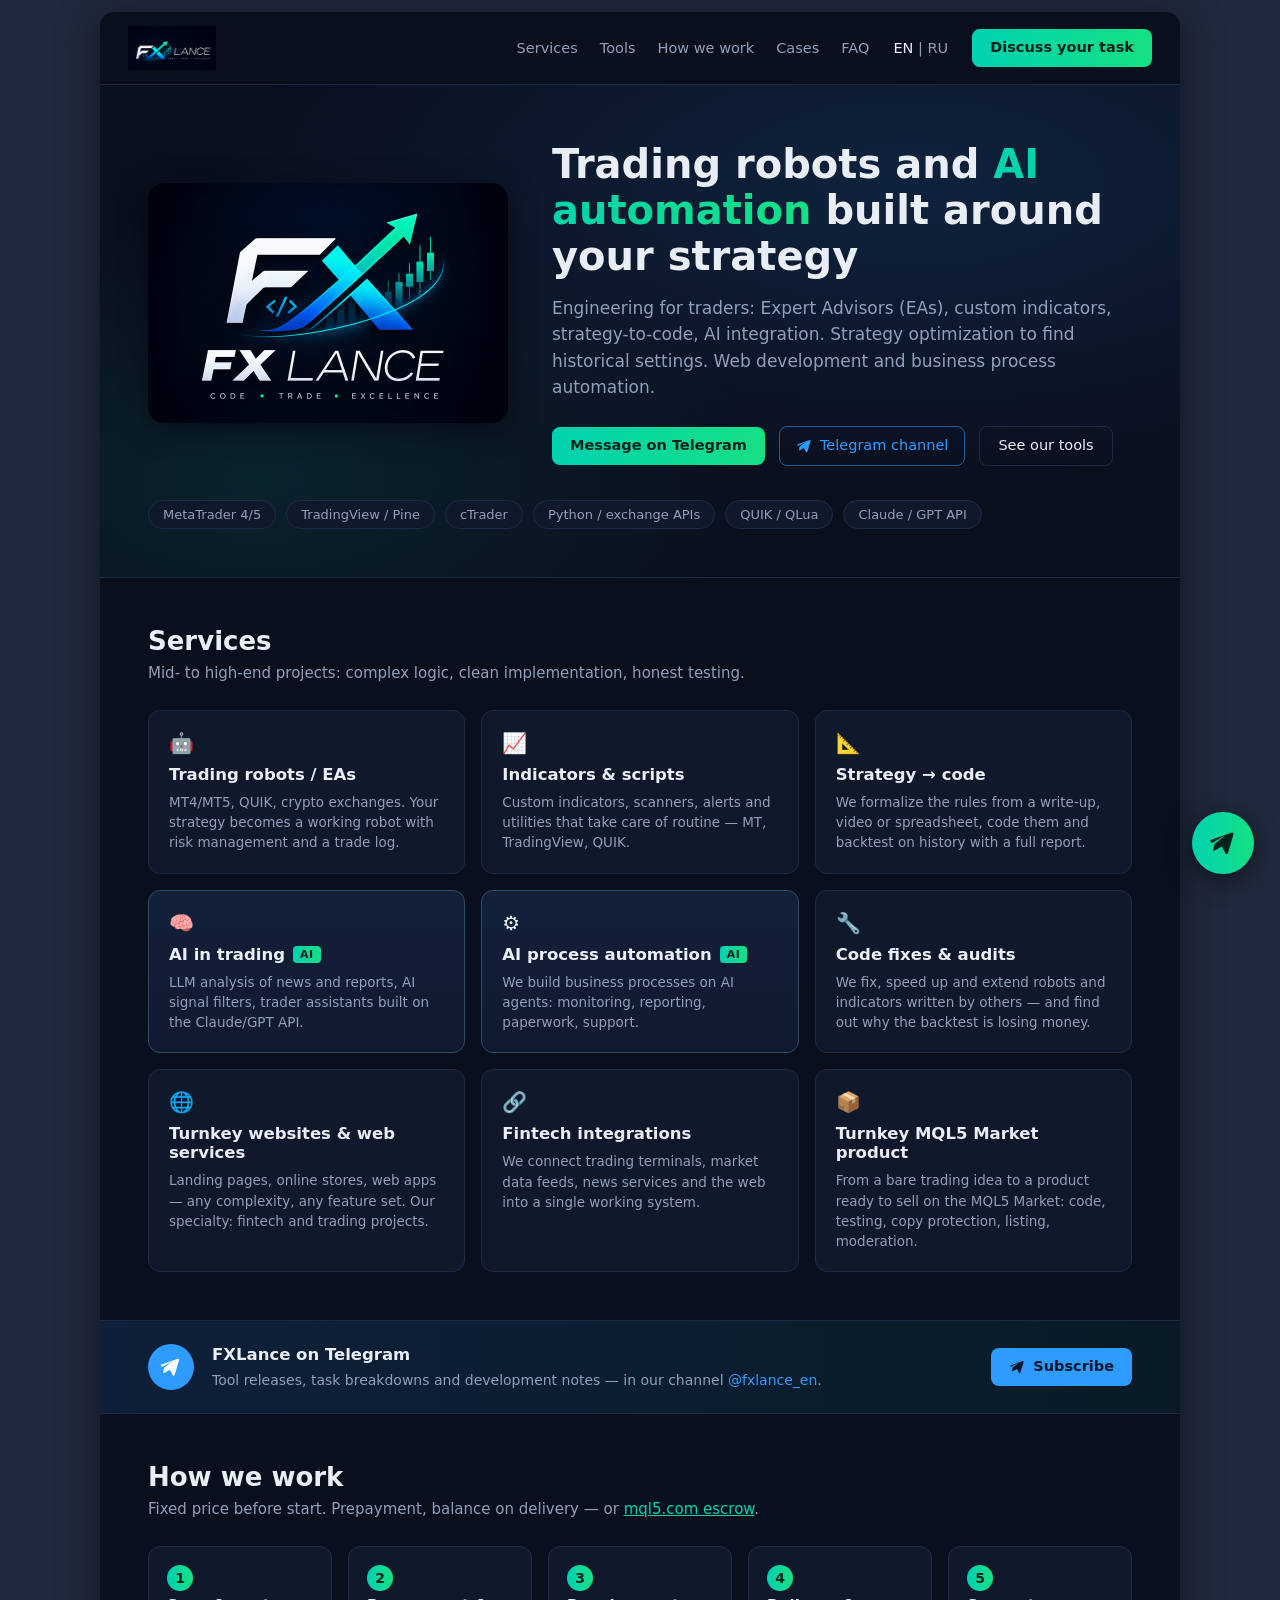
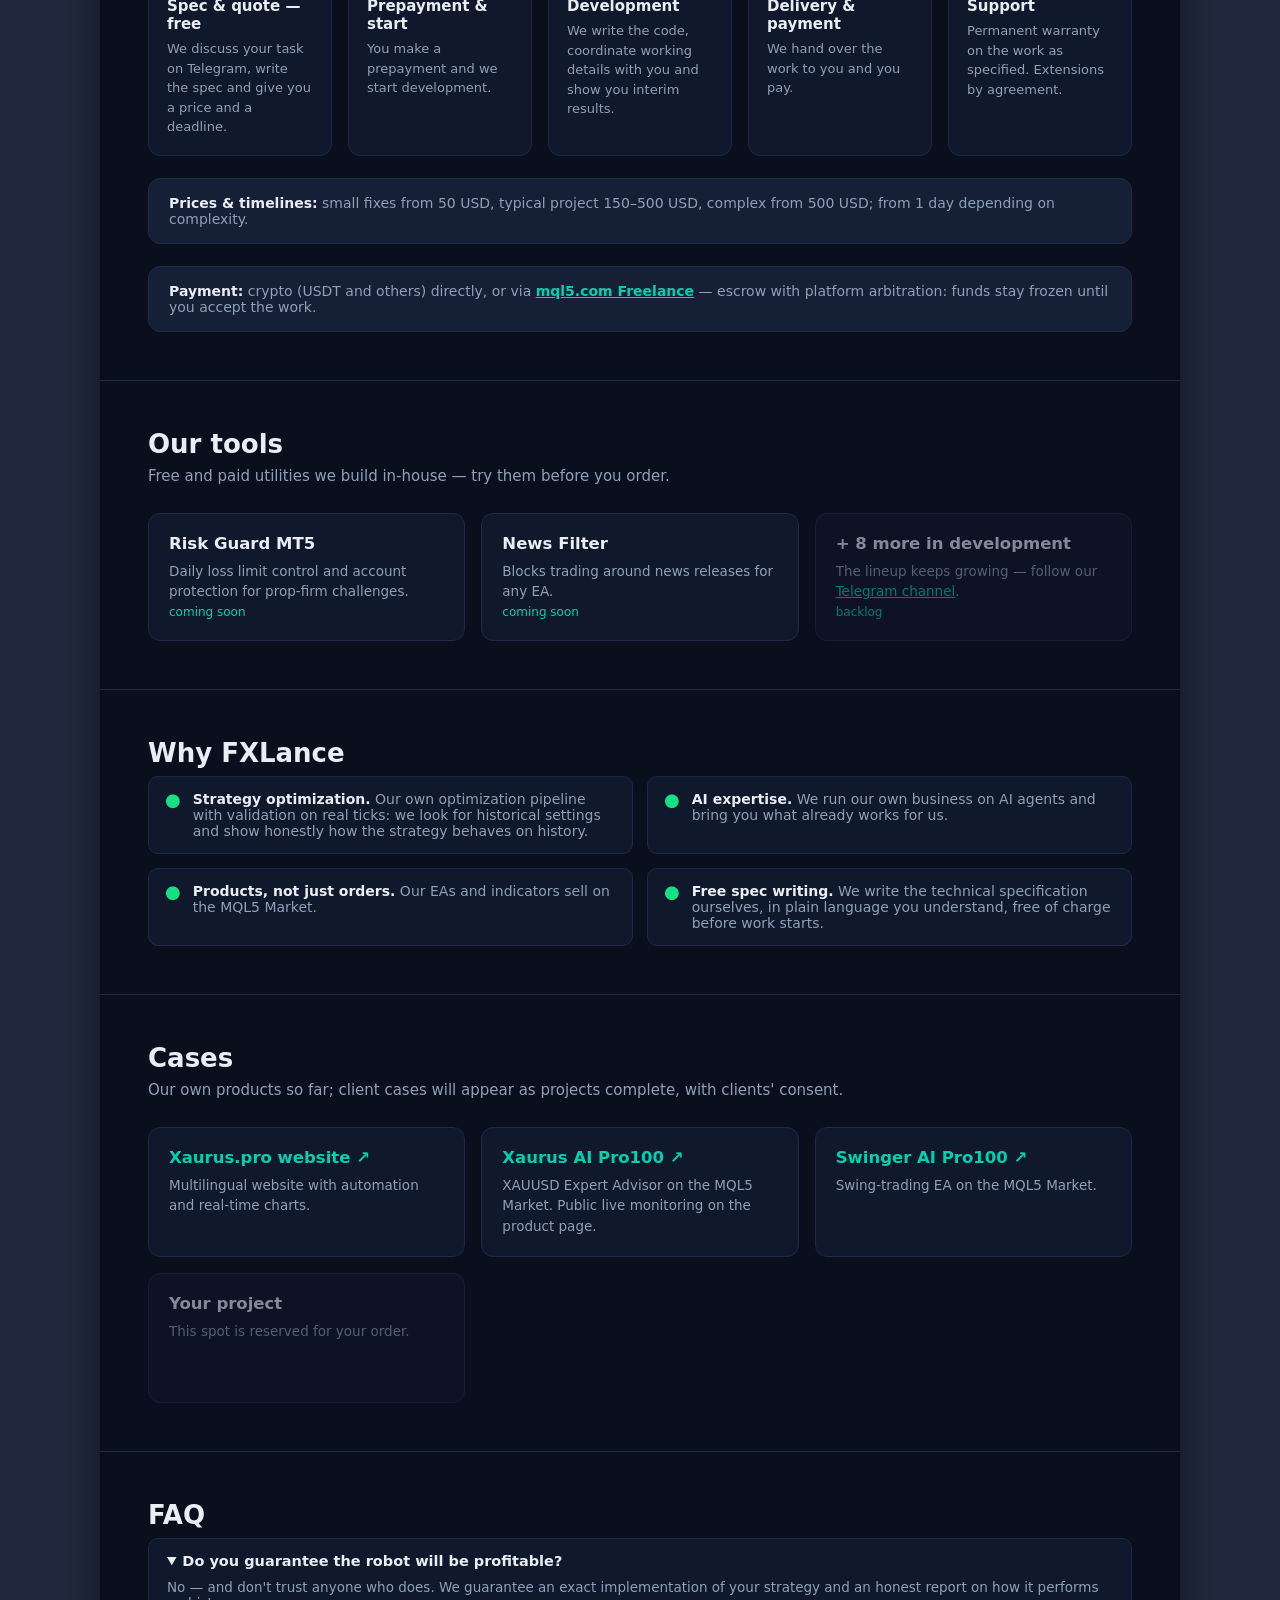
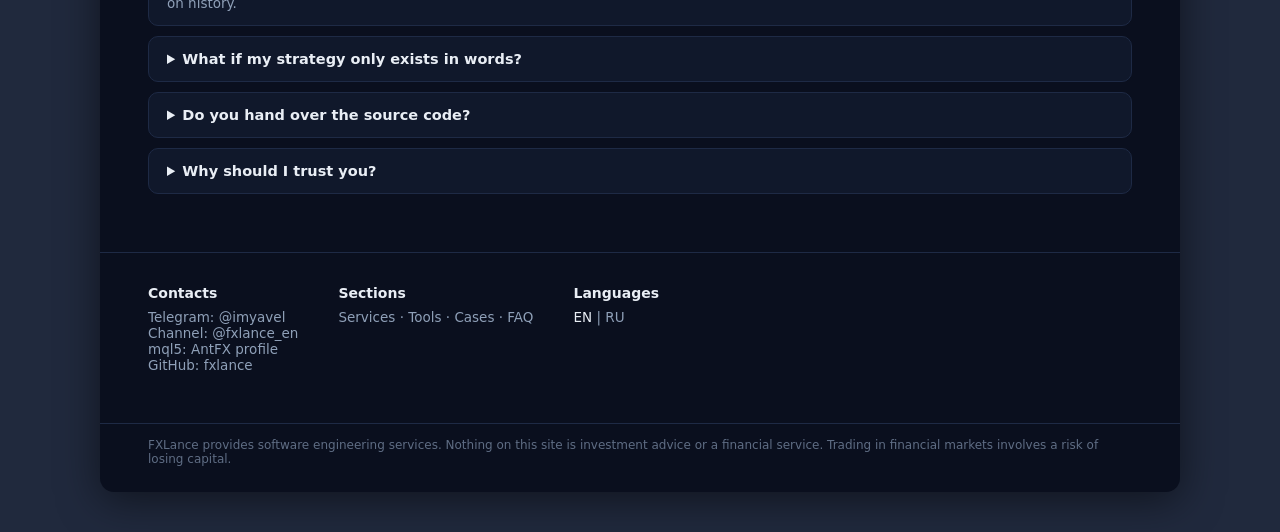
==== commit f0035657: "кейсы (EN): заголовок карточки «Xaurus.pro website» с заглавной Co-Authored-By: Claude Fable 5.1 <no" ====
--- a/index.html
+++ b/index.html
@@ -206,7 +206,7 @@
     <h2>Cases</h2>
     <p class="sub">Our own products so far; client cases will appear as projects complete, with clients' consent.</p>
     <div class="grid">
-      <div class="card"><h3><a href="https://xaurus.pro/" target="_blank" rel="noopener">xaurus.pro website ↗</a></h3><p>Multilingual website with automation and real-time charts.</p></div>
+      <div class="card"><h3><a href="https://xaurus.pro/" target="_blank" rel="noopener">Xaurus.pro website ↗</a></h3><p>Multilingual website with automation and real-time charts.</p></div>
       <div class="card"><h3><a href="https://www.mql5.com/en/market/product/187610" target="_blank" rel="noopener">Xaurus AI Pro100 ↗</a></h3><p>XAUUSD Expert Advisor on the MQL5 Market. Public live monitoring on the product page.</p></div>
       <div class="card"><h3><a href="https://www.mql5.com/en/market/product/187748" target="_blank" rel="noopener">Swinger AI Pro100 ↗</a></h3><p>Swing-trading EA on the MQL5 Market.</p></div>
       <div class="card soon"><h3>Your project</h3><p>This spot is reserved for your order.</p></div>
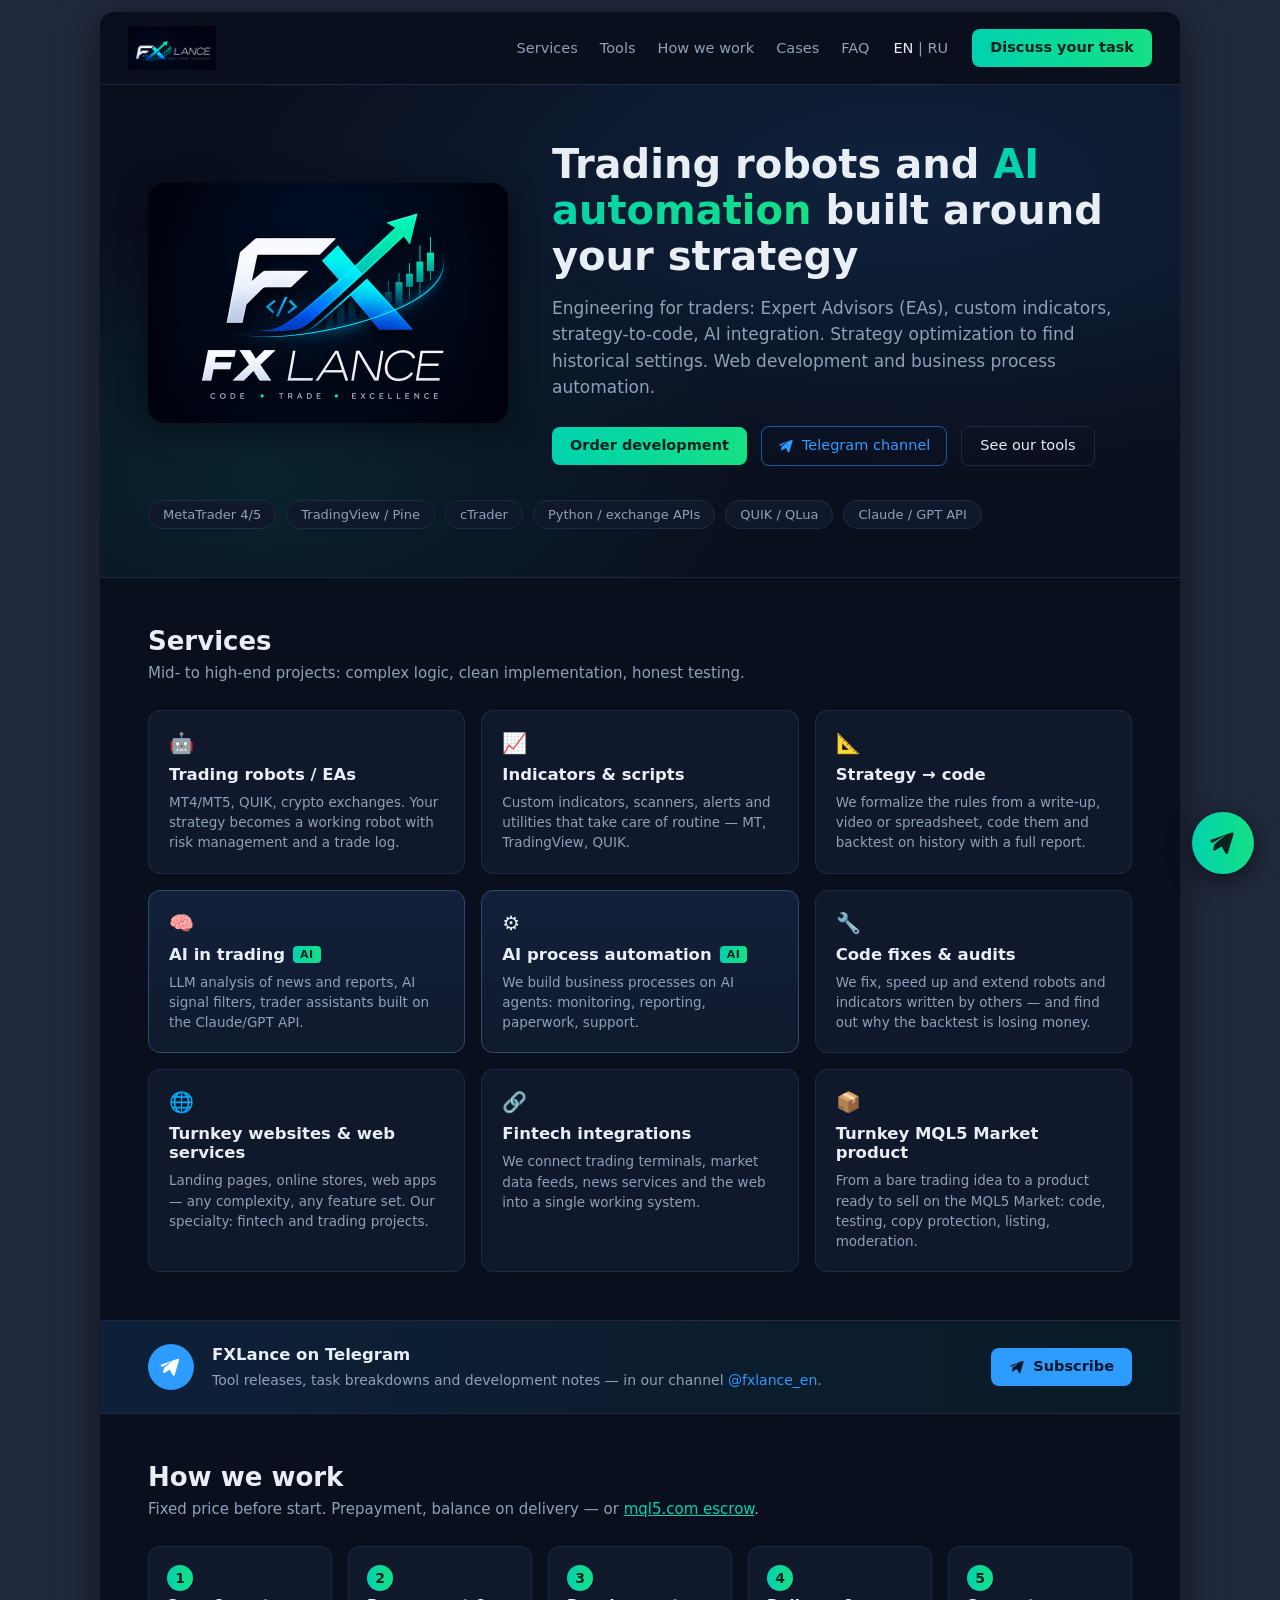
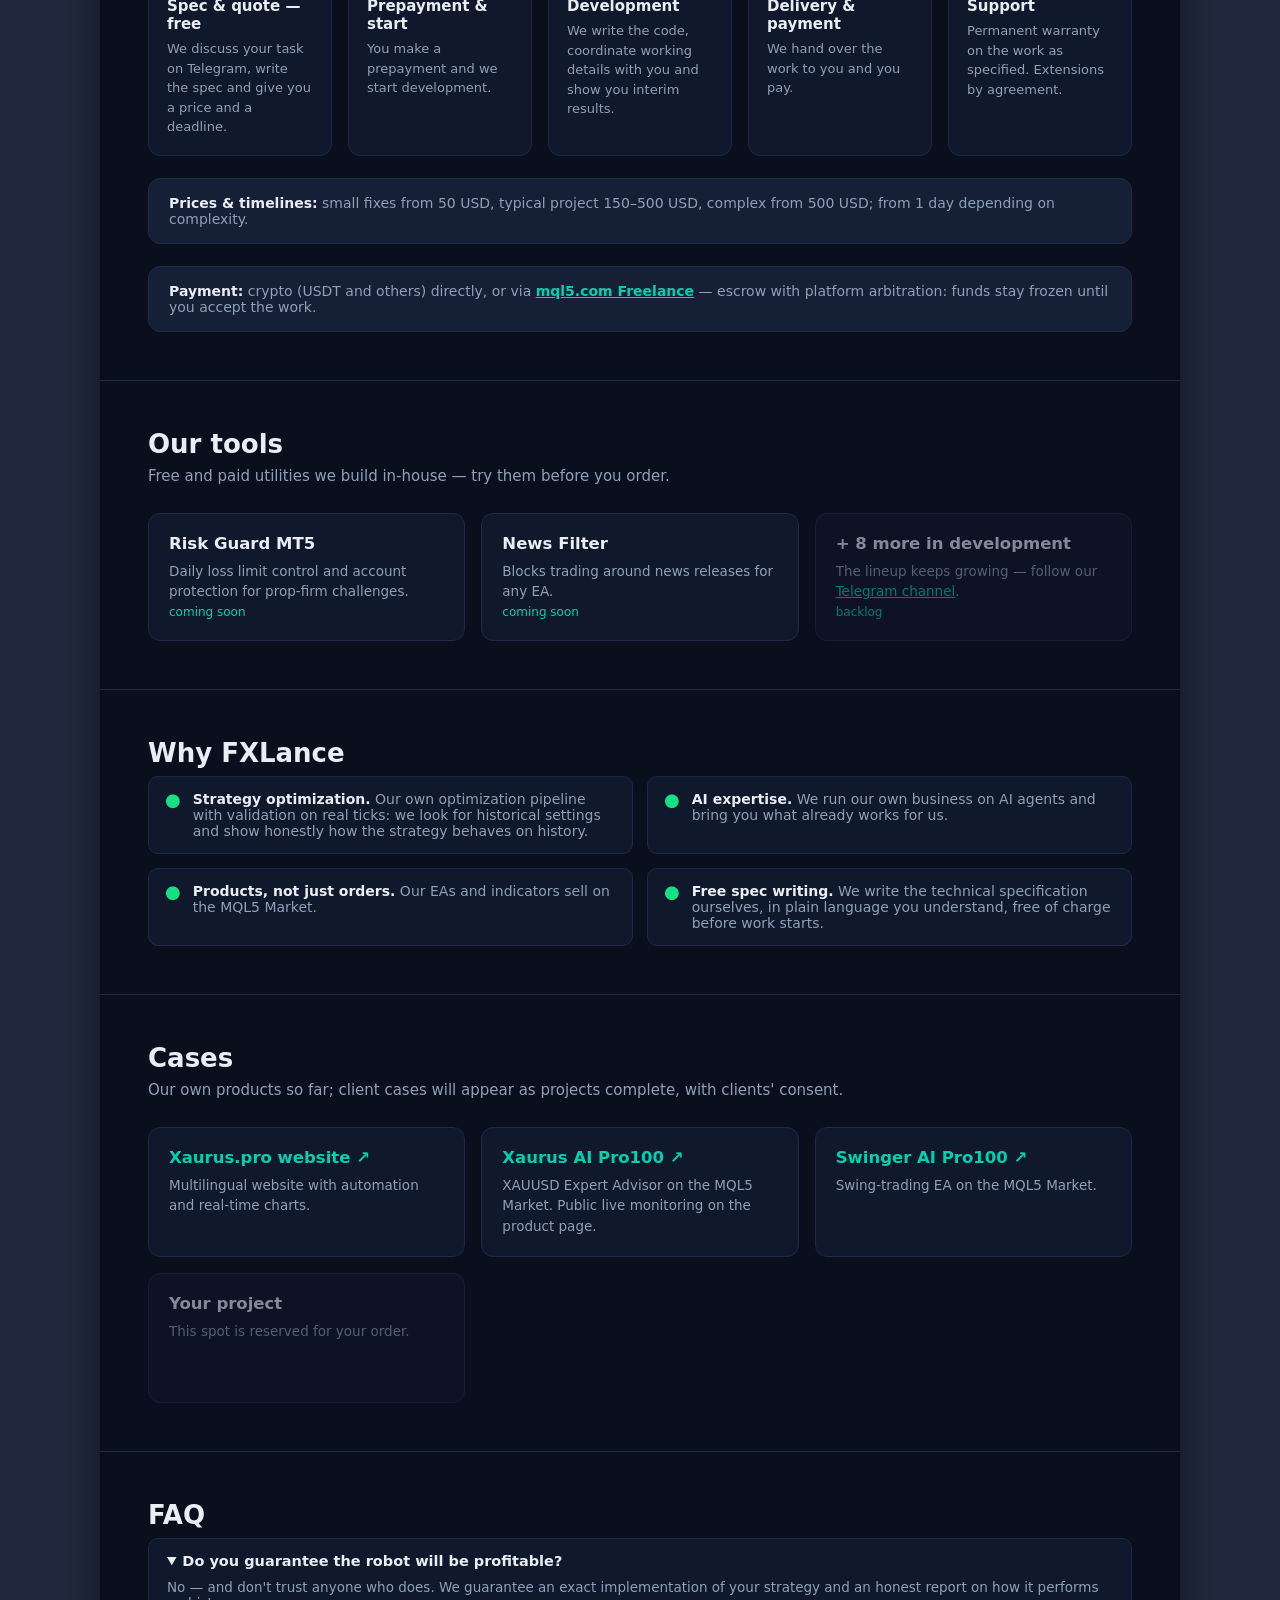
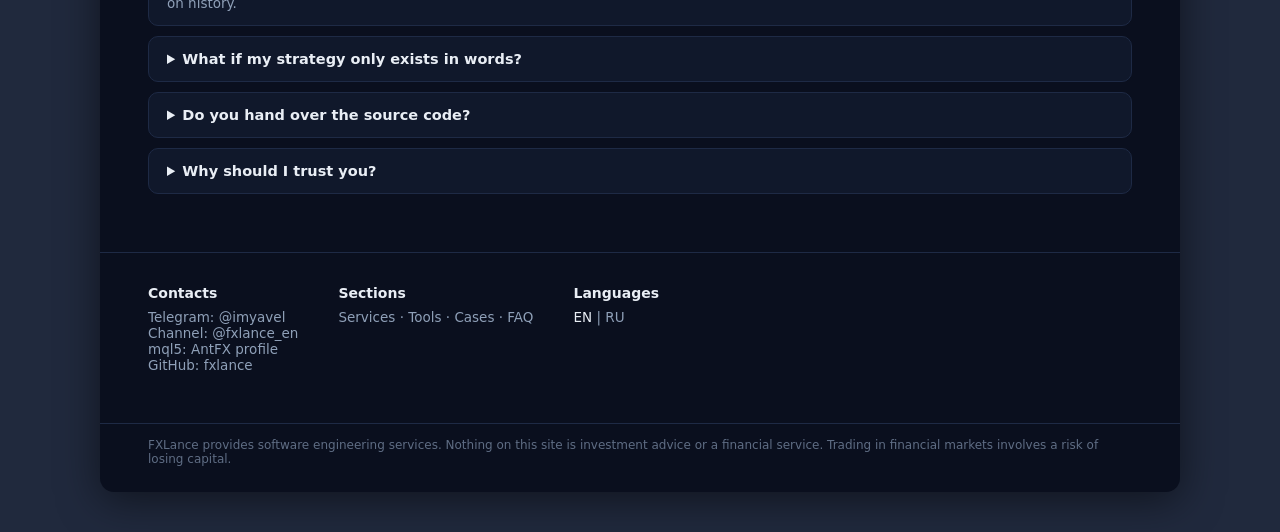
==== commit e202d88f: "hero: кнопка «Заказать разработку» / «Order development» вместо «Написать в Telegram» (повтор с кноп" ====
--- a/index.html
+++ b/index.html
@@ -137,7 +137,7 @@
         <h1>Trading robots and <em>AI automation</em> built around your strategy</h1>
         <p>Engineering for traders: Expert Advisors (EAs), custom indicators, strategy-to-code, AI integration. Strategy optimization to find historical settings. Web development and business process automation.</p>
         <div class="btns">
-          <a class="cta" href="https://t.me/imyavel" target="_blank" rel="noopener">Message on Telegram</a>
+          <a class="cta" href="https://t.me/imyavel" target="_blank" rel="noopener">Order development</a>
           <a class="tgch" href="https://t.me/fxlance_en" target="_blank" rel="noopener"><svg viewBox="0 0 24 24" xmlns="http://www.w3.org/2000/svg" aria-hidden="true"><path d="M2.7 11.2c-1-.4-.9-1.6.1-1.9L20.4 3c.9-.3 1.8.5 1.5 1.4l-4.8 16.3c-.3 1-1.6 1.1-2.1.2l-3.2-5.8-5.9 3.4c-.7.4-1.6-.2-1.4-1l1.1-4.6 9.6-7.7-11.2 6.5-2.3-.5z"/></svg>Telegram channel</a>
           <a class="ghost" href="#tools">See our tools</a>
         </div>
